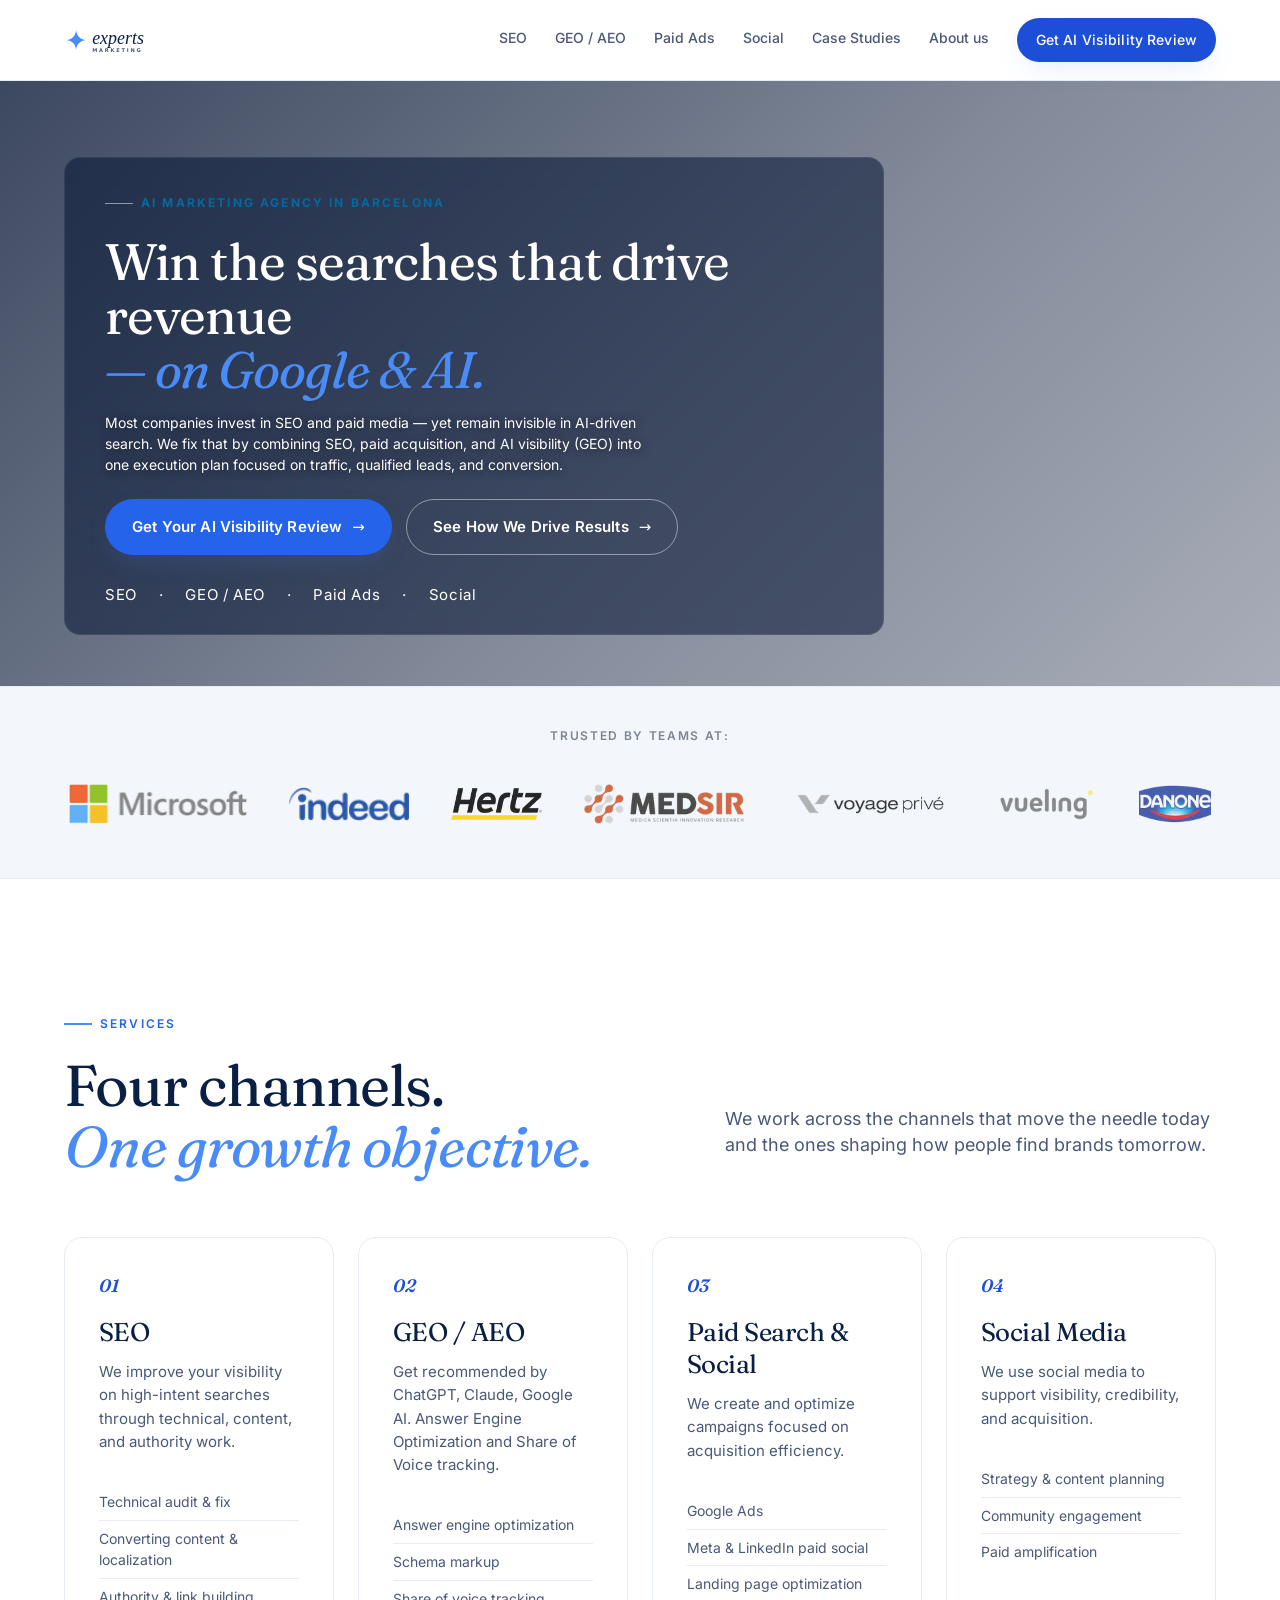
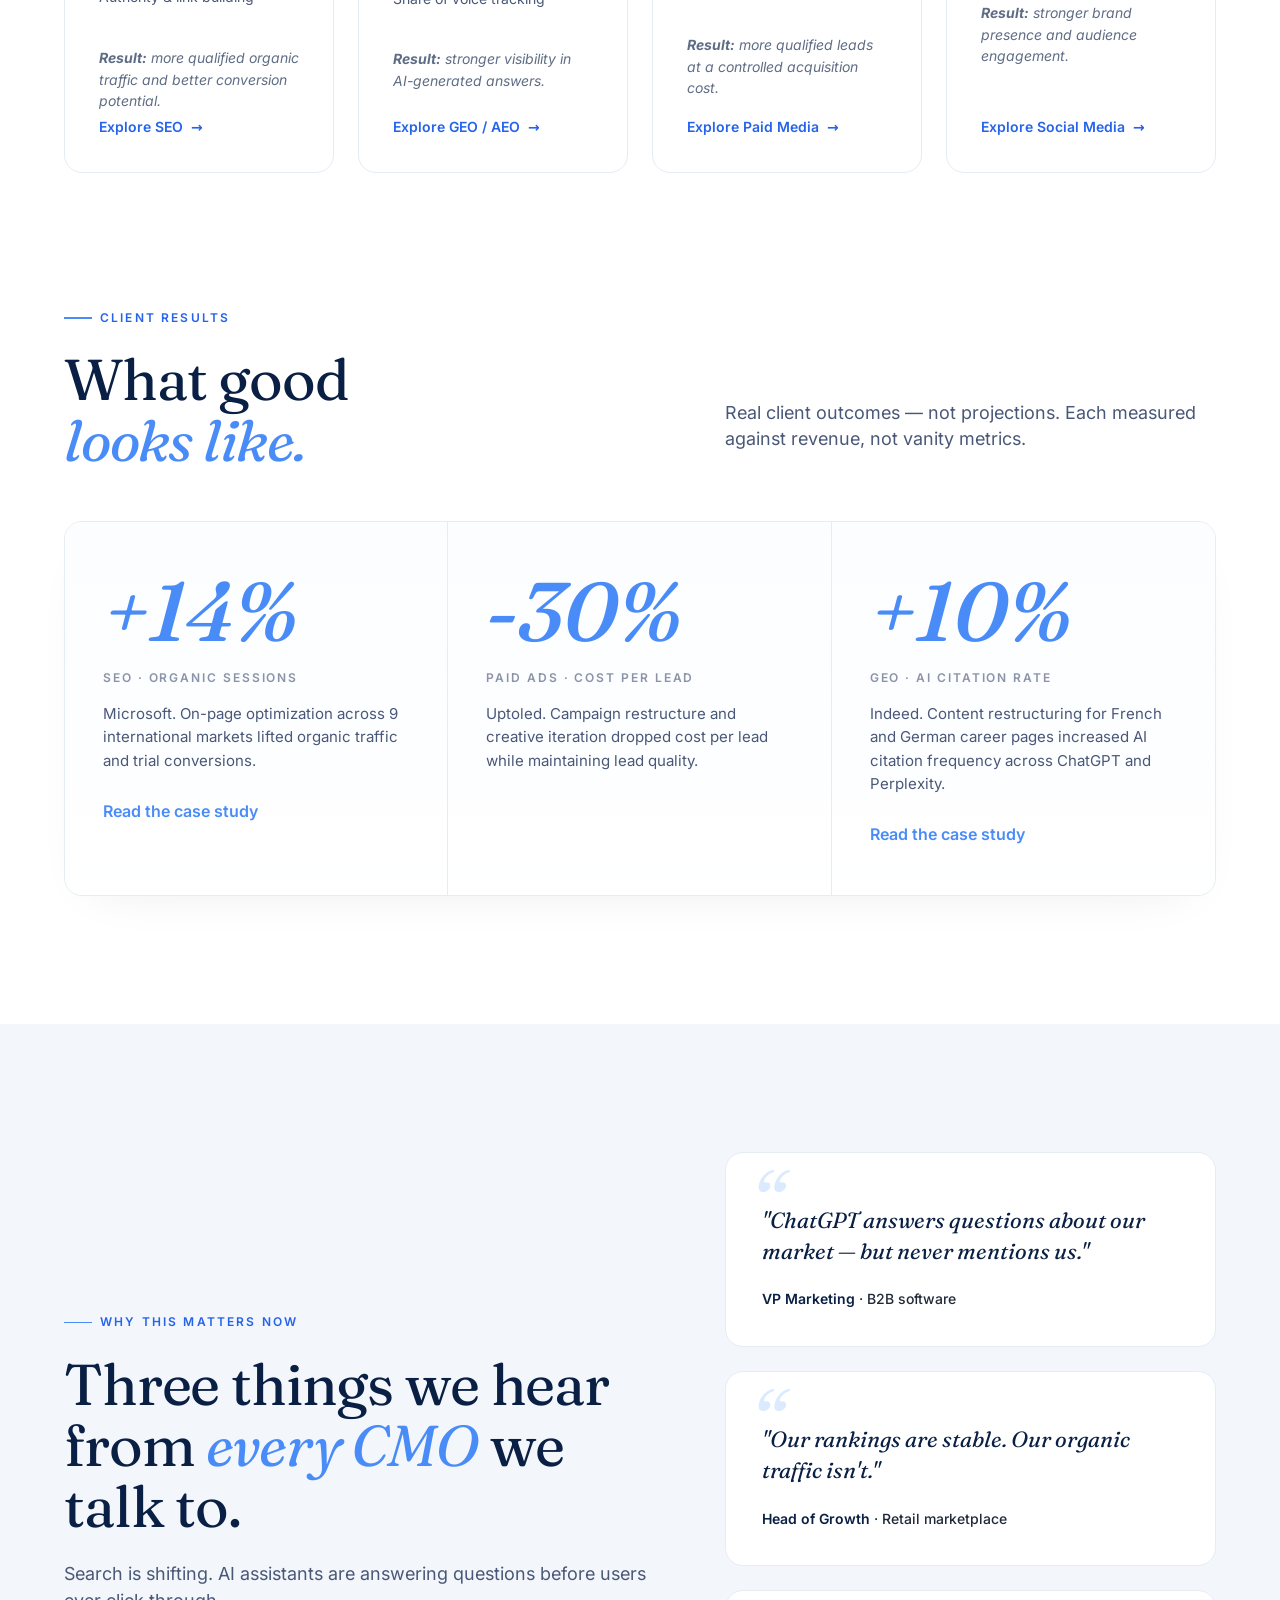
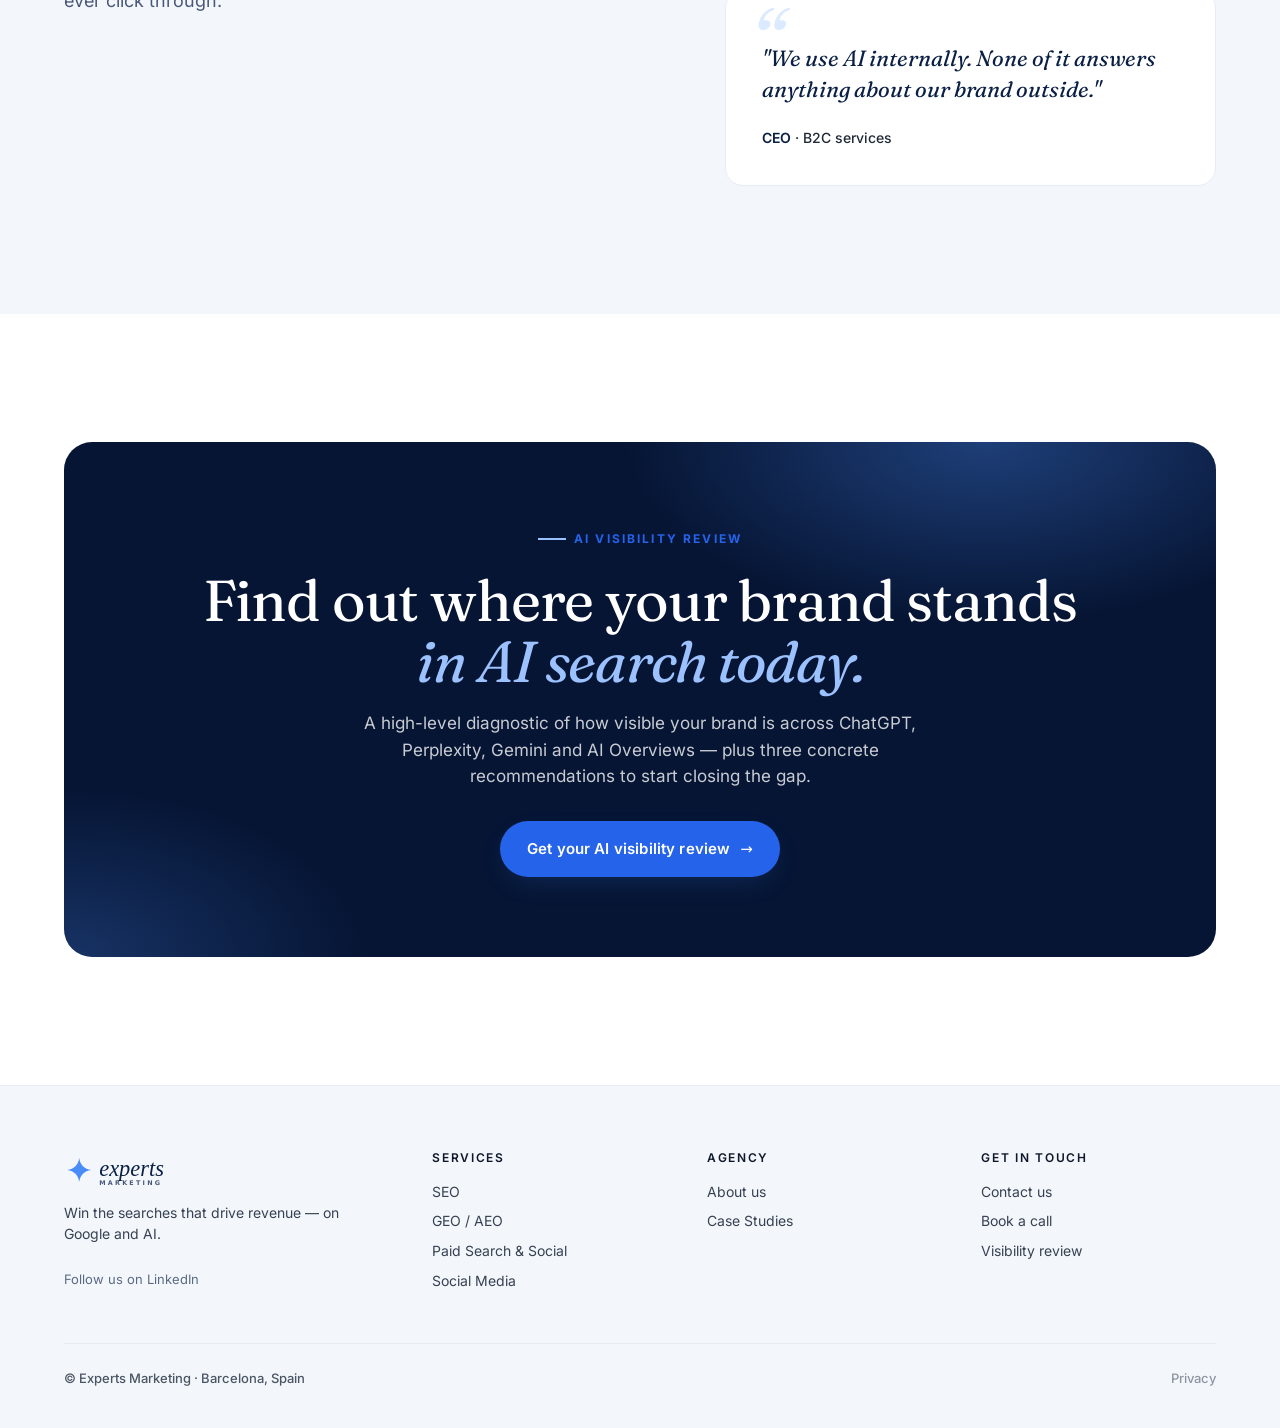
==== index.html @ b9e5cc97 "Revert: remove approval-workflow test marker from footer" ====
<!doctype html>
<html lang="en">
<head>
  <meta charset="utf-8" />
  <meta name="viewport" content="width=device-width, initial-scale=1" />
  <link rel="icon" type="image/svg+xml" href="assets/images/favicon.svg" />
  <title>Experts Marketing — Growth marketing for the AI era</title>
  <meta name="description" content="A Barcelona-based agency running SEO, paid media, social, and AI visibility for brands that want to win in search and what comes next." />

  <link rel="preload" href="assets/fonts/inter-v20-latin-regular.woff2" as="font" type="font/woff2" crossorigin>
<link rel="preload" href="assets/fonts/fraunces-v38-latin-regular.woff2" as="font" type="font/woff2" crossorigin>

  <style>
    :root{--bg:#fff;--bg-alt:#f3f7fc;--bg-soft:#eaf2ff;--surface:#fff;--ink:#0a1f44;--ink-soft:#374151;--ink-mute:#4b5563;--line:#e6ecf3;--line-strong:#cfdbeb;--accent:#4a8cf7;--accent-deep:#1d4ed8;--accent-soft:#dbeafe;--accent-glow:rgba(29,78,216,.18);--navy-card:#0a1f44;--navy-deep:#061534;--font-sans:"Inter",-apple-system,BlinkMacSystemFont,"Segoe UI",system-ui,sans-serif;--font-serif:"Fraunces","Cormorant Garamond",Georgia,serif;--max:1280px;--pad:clamp(20px,5vw,64px);--radius:18px;--radius-sm:10px;--radius-lg:28px}
    *{box-sizing:border-box}html,body{margin:0;padding:0}html{scroll-behavior:smooth}
    body{font-family:var(--font-sans);background:var(--bg);color:var(--ink);line-height:1.55;-webkit-font-smoothing:antialiased;text-rendering:optimizeLegibility}
    img{max-width:100%;display:block}a{color:inherit;text-decoration:none}button{font:inherit;cursor:pointer}
    .display,h1,h2,h3{font-family:var(--font-serif);font-weight:400;letter-spacing:-.02em;color:var(--ink);margin:0}
    h1{font-size:clamp(44px,7vw,88px);line-height:1.02}h2{font-size:clamp(32px,4.5vw,60px);line-height:1.06}h3{font-size:clamp(20px,2vw,28px);line-height:1.25}
    em,.italic{font-style:italic}h1 em,h2 em{color:var(--accent)}
    p{margin:0 0 1em;color:var(--ink-soft);font-size:17px}
    .lead{font-size:clamp(17px,1.4vw,21px);color:var(--ink-soft);max-width:60ch;line-height:1.5}
    .eyebrow{display:inline-flex;align-items:center;gap:8px;font-family:var(--font-sans);font-size:12px;font-weight:700;letter-spacing:.18em;text-transform:uppercase;color:var(--accent-deep);margin-bottom:22px}
    .eyebrow::before{content:"";display:inline-block;width:28px;height:1.5px;background:var(--accent)}
    .container{max-width:var(--max);margin:0 auto;padding:0 var(--pad)}
    .btn{display:inline-flex;align-items:center;gap:10px;padding:15px 26px;border-radius:999px;font-weight:600;font-size:15px;letter-spacing:.01em;border:1px solid transparent;transition:transform .15s ease,box-shadow .2s ease,background .2s ease,color .2s ease,border-color .2s ease}
    .btn-primary{background:var(--accent-deep);color:#fff;box-shadow:0 10px 28px -8px var(--accent-glow)}
    .btn-primary:hover{transform:translateY(-1px);box-shadow:0 14px 36px -10px rgba(29,78,216,.35)}
    .btn-ghost{background:transparent;color:var(--ink);border-color:var(--line-strong)}
    .btn-arrow::after{content:"\2192";font-weight:400;transition:transform .2s ease}
    .btn-arrow:hover::after{transform:translateX(3px)}
    .nav{position:sticky;top:0;z-index:50;backdrop-filter:blur(14px);background:rgba(255,255,255,.85);border-bottom:1px solid var(--line)}
    .nav-inner{display:flex;align-items:center;justify-content:space-between;max-width:var(--max);margin:0 auto;padding:18px var(--pad)}
    .nav-logo{display:flex;align-items:center;gap:10px}.nav-logo img{height:32px;width:auto;aspect-ratio:128/32;}
    .nav-links{display:flex;gap:28px;align-items:center}
    .nav-links a{font-size:14px;font-weight:500;color:var(--ink-soft);transition:color .15s ease}
    .nav-links a:hover,.nav-links a.active{color:var(--ink)}
    .nav-cta{padding:10px 18px;font-size:14px}
    .nav-burger{display:none;width:40px;height:40px;margin-left:12px;background:none;border:0;cursor:pointer;flex-direction:column;justify-content:center;align-items:center;gap:5px}
    .nav-burger span{display:block;width:22px;height:2px;border-radius:2px;background:var(--ink);transition:transform .3s ease,opacity .2s ease}
    .nav-burger.is-open span:nth-child(1){transform:translateY(7px) rotate(45deg)}
    .nav-burger.is-open span:nth-child(2){opacity:0}
    .nav-burger.is-open span:nth-child(3){transform:translateY(-7px) rotate(-45deg)}
    .nav-mobile{display:none;overflow:hidden;max-height:0;visibility:hidden;background:rgba(255,255,255,.97);border-top:1px solid transparent;transition:max-height .35s ease,visibility .35s}
    .nav-mobile.is-open{max-height:440px;visibility:visible;border-top-color:var(--line)}
    .nav-mobile a{display:block;padding:14px var(--pad);font-size:15px;font-weight:500;color:var(--ink);border-bottom:1px solid var(--line);transition:color .15s ease}
    .nav-mobile .nav-cta{display:inline-flex;margin:16px var(--pad) 20px;border-bottom:none;color:#fff}
    .hero{padding:clamp(90px,12vw,170px) 0 clamp(70px,9vw,120px);position:relative;overflow:hidden;min-height:600px}
    .hero-carousel{position:absolute;inset:0;z-index:0}
    .hero-carousel-track{position:absolute;inset:0;width:100%;height:100%}
    .hero-slide{position:absolute;inset:0;width:100%;height:100%;opacity:0;animation:heroFade 20s infinite;will-change:opacity;}
    .hero-slide:nth-child(1){animation-delay:0s}.hero-slide:nth-child(2){animation-delay:4s}.hero-slide:nth-child(3){animation-delay:8s}.hero-slide:nth-child(4){animation-delay:12s}.hero-slide:nth-child(5){animation-delay:16s}
    @keyframes heroFade{0%{opacity:0}5%{opacity:1}20%{opacity:1}25%{opacity:0}100%{opacity:0}}
    .hero-overlay{position:absolute;inset:0;background:linear-gradient(135deg,rgba(6,21,52,.78) 0%,rgba(6,21,52,.5) 55%,rgba(6,21,52,.35) 100%)}
    .hero>.container{position:relative;z-index:1}
    .hero .eyebrow{color:#e2e8f0;font-weight:700;}.hero .eyebrow::before{background:#fff}
    .hero h1{color:#fff}.hero h1 em{color:var(--accent)}
    .hero .lead{color:#fff;margin-top:30px;font-size:22px;text-shadow:0 1px 8px rgba(0,0,0,.55)}
    .hero .actions{margin-top:44px;display:flex;gap:14px;flex-wrap:wrap}
    .hero .btn-ghost{color:#fff;border-color:rgba(255,255,255,.45)}.hero .btn-ghost:hover{background:#fff;color:var(--ink);border-color:#fff}
    .hero-meta{display:flex;gap:22px;margin-top:64px;font-size:15px;color:#fff;letter-spacing:.04em;flex-wrap:wrap}
    .hero-meta a{color:inherit;text-decoration:none;opacity:.85;transition:opacity .2s}
    .hero-glass{background:rgba(6,21,52,.55);-webkit-backdrop-filter:blur(12px);backdrop-filter:blur(12px);border-radius:16px;border:1px solid rgba(255,255,255,.08);width:auto;padding:28px 40px}

    /* Fix Contrasti Accessibilità 100/100 */
    .logos-label { color: #1e293b !important; font-weight: 600; }
    .service-card .num { color: #1d4ed8 !important; font-weight: 700; }
    .testimonial cite { color: #1f2937 !important; }
    .footer h3 { color: #0f172a !important; font-weight: 700; }
    .footer p, .footer ul li a { color: #374151 !important; }
    .footer ul li a:hover { color: #000 !important; }
    .footer .legal span, .footer .legal a { color: #4b5563 !important; font-weight: 500; }

    @media(max-width:760px){.nav-links a:not(.nav-cta){display:none}.nav-burger{display:flex}.nav-mobile{display:block}.hero-glass{padding:32px 28px}.hero-meta{display:grid!important;grid-template-columns:1fr 1fr!important;gap:12px 8px!important;margin-top:32px!important}.hero-meta span{display:none!important}}
  </style>
  <link rel="preload" href="assets/styles.css" as="style" onload="this.onload=null;this.rel='stylesheet'">
  <noscript><link rel="stylesheet" href="assets/styles.css"></noscript>
</head>
<body>
  <header class="nav">
    <div class="nav-inner">
      <a class="nav-logo" href="index.html">
        <img src="assets/images/logo.svg" alt="Experts Marketing" width="128" height="32" fetchpriority="high" />
      </a>
      <nav class="nav-links">
        <a href="services/seo.html">SEO</a>
        <a href="services/geo-aeo.html">GEO / AEO</a>
        <a href="services/paid-search-social.html">Paid Ads</a>
        <a href="services/social-media.html">Social</a>
        <a href="results.html">Case Studies</a>
        <a href="about.html">About us</a>
        <a class="btn btn-primary nav-cta" href="contact.html">Get AI Visibility Review</a>
      </nav>
      <button class="nav-burger" type="button" aria-label="Open menu" aria-expanded="false" aria-controls="mobile-menu">
        <span></span><span></span><span></span>
      </button>
    </div>
    <nav class="nav-mobile" id="mobile-menu" aria-label="Mobile navigation"></nav>
  </header>
  <section class="hero">
    <div class="hero-carousel" aria-hidden="true">
      <div class="hero-carousel-track">

        <div class="hero-slide">
          <picture>
            <source media="(max-width: 768px)" srcset="assets/images/bcn-towers-mobile.webp">
            <img src="assets/images/bcn-towers.webp" width="390" height="250" fetchpriority="high" alt="Barcelona view" style="width: 100%; height: 100%; object-fit: cover;">
          </picture>
        </div>

        <div class="hero-slide">
          <img src="assets/images/bcn-encants.webp" loading="lazy" alt="Barcelona Encants" style="width: 100%; height: 100%; object-fit: cover;">
        </div>
        <div class="hero-slide">
          <img src="assets/images/bcn-skyscrapers.webp" loading="lazy" alt="Barcelona Skyscrapers" style="width: 100%; height: 100%; object-fit: cover;">
        </div>
        <div class="hero-slide">
          <img src="assets/images/bcn-museu-disseny.webp" loading="lazy" alt="Barcelona Museu Disseny" style="width: 100%; height: 100%; object-fit: cover;">
        </div>
        <div class="hero-slide">
          <img src="assets/images/bcn-mix.webp" loading="lazy" alt="Barcelona Mix" style="width: 100%; height: 100%; object-fit: cover;">
        </div>
      </div>
      <div class="hero-overlay"></div>
    </div>
    <div class="container">
      <div class="hero-glass">
        <span class="eyebrow">AI Marketing agency in Barcelona</span>
        <h1>Win the searches that drive revenue<br/><em>— on Google &amp; AI.</em></h1>
        <p class="lead">Most companies invest in SEO and paid media — yet remain invisible in AI-driven search. We fix that by combining SEO, paid acquisition, and AI visibility (GEO) into one execution plan focused on traffic, qualified leads, and conversion.</p>
        <div class="actions">
          <a class="btn btn-primary btn-arrow" href="contact.html">Get Your AI Visibility Review</a>
          <a class="btn btn-ghost btn-arrow" href="results.html">See How We Drive Results</a>
        </div>
        <div class="hero-meta">
          <a href="services/seo.html">SEO</a>
          <span>·</span>
          <a href="services/geo-aeo.html">GEO / AEO</a>
          <span>·</span>
          <a href="services/paid-search-social.html">Paid Ads</a>
          <span>·</span>
          <a href="services/social-media.html">Social</a>
        </div>
      </div>
    </div>
  </section>
  <div class="logos">
    <div class="container">
      <p class="logos-label">Trusted by teams at:</p>
      <div class="logos-grid">
        <img class="logo-mark" src="assets/images/Microsoft_logo_norm.webp" alt="Microsoft" width="313" height="70" loading="lazy" />
        <img class="logo-mark" src="assets/images/Indeed_logo_norm.webp" alt="Indeed" width="106" height="60" loading="lazy" style="height:68px;" />
        <img class="logo-mark" src="assets/images/Hertz_Logo_norm.webp" alt="Hertz" width="163" height="60" loading="lazy" style="height:34px;" />
        <img class="logo-mark" src="assets/images/Medsir_logo_norm.webp" alt="Medsir" width="136" height="34" loading="lazy" />
        <img class="logo-mark" src="assets/images/VoyagePrive_logo_norm.webp" alt="Voyage Prive" width="254" height="60" loading="lazy" />
        <img class="logo-mark" src="assets/images/Vueling_logo_norm.webp" alt="Vueling" width="152" height="60" loading="lazy" />
        <img class="logo-mark" src="assets/images/Danone_logo_norm.webp" alt="Danone" width="109" height="60" loading="lazy" />
      </div>
    </div>
  </div>
  <section id="services">
    <div class="container">
      <div class="two-col" style="margin-bottom:60px;align-items:end;">
        <div>
          <span class="eyebrow" style="color:var(--accent-deep);">SERVICES</span>
          <h2>Four channels.<br/><em>One growth objective.</em></h2>
        </div>
        <p class="lead">We work across the channels that move the needle today and the ones shaping how people find brands tomorrow.</p>
      </div>
      <div class="grid grid-4">
        <a class="card service-card" href="services/seo.html">
          <span class="num">01</span>
          <h3>SEO</h3>
          <p>We improve your visibility on high-intent searches through technical, content, and authority work.</p>
          <ul><li>Technical audit &amp; fix</li><li>Converting content &amp; localization</li><li>Authority &amp; link building</li></ul>
          <span class="result"><strong>Result:</strong> more qualified organic traffic and better conversion potential.</span>
          <span class="cta">Explore SEO</span>
        </a>
        <a class="card service-card" href="services/geo-aeo.html">
          <span class="num">02</span>
          <h3>GEO / AEO</h3>
          <p>Get recommended by ChatGPT, Claude, Google AI. Answer Engine Optimization and Share of Voice tracking.</p>
          <ul><li>Answer engine optimization</li><li>Schema markup</li><li>Share of voice tracking</li></ul>
          <span class="result"><strong>Result:</strong> stronger visibility in AI-generated answers.</span>
          <span class="cta">Explore GEO / AEO</span>
        </a>
        <a class="card service-card" href="services/paid-search-social.html">
          <span class="num">03</span>
          <h3>Paid Search &amp; Social</h3>
          <p>We create and optimize campaigns focused on acquisition efficiency.</p>
          <ul><li>Google Ads</li><li>Meta &amp; LinkedIn paid social</li><li>Landing page optimization</li></ul>
          <span class="result"><strong>Result:</strong> more qualified leads at a controlled acquisition cost.</span>
          <span class="cta">Explore Paid Media</span>
        </a>
        <a class="card service-card" href="services/social-media.html">
          <span class="num">04</span>
          <h3>Social Media</h3>
          <p>We use social media to support visibility, credibility, and acquisition.</p>
          <ul><li>Strategy &amp; content planning</li><li>Community engagement</li><li>Paid amplification</li></ul>
          <span class="result"><strong>Result:</strong> stronger brand presence and audience engagement.</span>
          <span class="cta">Explore Social Media</span>
        </a>
      </div>
    </div>
  </section>
  <section style="padding-top:0;">
    <div class="container">
      <div class="two-col" style="margin-bottom:50px;align-items:end;">
        <div>
          <span class="eyebrow" style="color:var(--accent-deep);">Client results</span>
          <h2>What good<br/><em>looks like.</em></h2>
        </div>
        <p class="lead">Real client outcomes — not projections. Each measured against revenue, not vanity metrics.</p>
      </div>
      <div class="kpi-grid">
        <div class="kpi">
          <div class="num">+14%</div>
          <div class="label">SEO · Organic sessions</div>
          <p class="desc">Microsoft. On-page optimization across 9 international markets lifted organic traffic and trial conversions.</p>
          <a href="results.html#case-microsoft" class="kpi-link">Read the case study</a>
        </div>
        <div class="kpi">
          <div class="num">-30%</div>
          <div class="label">Paid Ads · Cost Per Lead</div>
          <p class="desc">Uptoled. Campaign restructure and creative iteration dropped cost per lead while maintaining lead quality.</p>
        </div>
        <div class="kpi">
          <div class="num">+10%</div>
          <div class="label">GEO · AI citation rate</div>
          <p class="desc">Indeed. Content restructuring for French and German career pages increased AI citation frequency across ChatGPT and Perplexity.</p>
          <a href="results.html#case-indeed" class="kpi-link">Read the case study</a>
        </div>
      </div>
    </div>
  </section>
  <section style="background:var(--bg-alt);">
    <div class="container">
      <div class="two-col">
        <div>
          <span class="eyebrow" style="color:var(--accent-deep);">Why this matters now</span>
          <h2>Three things we hear<br/>from <em>every CMO</em> we talk to.</h2>
          <p class="lead" style="margin-top:24px;">Search is shifting. AI assistants are answering questions before users ever click through.</p>
        </div>
        <div class="grid">
          <div class="testimonial">
            <blockquote>"ChatGPT answers questions about our market — but never mentions us."</blockquote>
            <cite><strong>VP Marketing</strong> · B2B software</cite>
          </div>
          <div class="testimonial">
            <blockquote>"Our rankings are stable. Our organic traffic isn't."</blockquote>
            <cite><strong>Head of Growth</strong> · Retail marketplace</cite>
          </div>
          <div class="testimonial">
            <blockquote>"We use AI internally. None of it answers anything about our brand outside."</blockquote>
            <cite><strong>CEO</strong> · B2C services</cite>
          </div>
        </div>
      </div>
    </div>
  </section>
  <section>
    <div class="container">
      <div class="banner">
        <span class="eyebrow" style="color:var(--accent-deep); font-weight:750;">AI VISIBILITY REVIEW</span>
        <h2>Find out where your brand stands<br/><em>in AI search today.</em></h2>
        <p>A high-level diagnostic of how visible your brand is across ChatGPT, Perplexity, Gemini and AI Overviews — plus three concrete recommendations to start closing the gap.</p>
        <a class="btn btn-primary btn-arrow" href="contact.html">Get your AI visibility review</a>
      </div>
    </div>
  </section>
  <footer class="footer">
    <div class="container">
      <div class="footer-inner">
        <div class="brand">
          <img src="assets/images/logo.svg" alt="Experts Marketing" width="160" height="40" style="height:40px; aspect-ratio: 160/40;" loading="lazy" />
          <p>Win the searches that drive revenue — on Google and AI.</p>
          <a href="https://www.linkedin.com/company/experts-marketing" target="_blank" rel="noopener" class="footer-linkedin">Follow us on LinkedIn</a>
        </div>
        <div>
          <h3>Services</h3>
          <ul>
            <li><a href="services/seo.html">SEO</a></li>
            <li><a href="services/geo-aeo.html">GEO / AEO</a></li>
            <li><a href="services/paid-search-social.html">Paid Search &amp; Social</a></li>
            <li><a href="services/social-media.html">Social Media</a></li>
          </ul>
        </div>
        <div>
          <h3>Agency</h3>
          <ul>
            <li><a href="about.html">About us</a></li>
            <li><a href="results.html">Case Studies</a></li>
          </ul>
        </div>
        <div>
          <h3>Get in touch</h3>
          <ul>
            <li><a href="contact.html">Contact us</a></li>
            <li><a href="contact.html">Book a call</a></li>
            <li><a href="contact.html">Visibility review</a></li>
          </ul>
        </div>
      </div>
      <div class="legal">
        <span>© Experts Marketing · Barcelona, Spain</span>
        <span><a href="privacy.html">Privacy</a></span>
      </div>
    </div>
  </footer>

  <script>
  (function(){
    var nav=document.querySelector('.nav');
    var burger=document.querySelector('.nav-burger');
    var menu=document.getElementById('mobile-menu');
    if(!nav||!burger||!menu)return;
    document.querySelectorAll('.nav-links a').forEach(function(l){menu.appendChild(l.cloneNode(true));});
    function setOpen(o){burger.classList.toggle('is-open',o);menu.classList.toggle('is-open',o);burger.setAttribute('aria-expanded',o?'true':'false');}
    function isOpen(){return menu.classList.contains('is-open');}
    burger.addEventListener('click',function(e){e.stopPropagation();setOpen(!isOpen());});
    document.addEventListener('click',function(e){if(isOpen()&&!nav.contains(e.target))setOpen(false);});
    document.addEventListener('keydown',function(e){if(e.key==='Escape'&&isOpen()){setOpen(false);burger.focus();}});
    window.addEventListener('resize',function(){if(window.innerWidth>760&&isOpen())setOpen(false);});
  })();
  </script>
</body>
</html>
---- assets/styles.css ----
/* ============================================================
   Experts Marketing — design system
   White + light blue theme (AI Media Group inspired)
   ============================================================ */
/* fraunces-regular - latin */
@font-face {
  font-display: swap; /* Check https://developer.mozilla.org/en-US/docs/Web/CSS/@font-face/font-display for other options. */
  font-family: 'Fraunces';
  font-style: normal;
  font-weight: 400;
  src: url('fonts/fraunces-v38-latin-regular.woff2') format('woff2'); /* Chrome 36+, Opera 23+, Firefox 39+, Safari 12+, iOS 10+ */
}
/* fraunces-italic - latin */
@font-face {
  font-display: swap; /* Check https://developer.mozilla.org/en-US/docs/Web/CSS/@font-face/font-display for other options. */
  font-family: 'Fraunces';
  font-style: italic;
  font-weight: 400;
  src: url('fonts/fraunces-v38-latin-italic.woff2') format('woff2'); /* Chrome 36+, Opera 23+, Firefox 39+, Safari 12+, iOS 10+ */
}
/* fraunces-500 - latin */
@font-face {
  font-display: swap; /* Check https://developer.mozilla.org/en-US/docs/Web/CSS/@font-face/font-display for other options. */
  font-family: 'Fraunces';
  font-style: normal;
  font-weight: 500;
  src: url('fonts/fraunces-v38-latin-500.woff2') format('woff2'); /* Chrome 36+, Opera 23+, Firefox 39+, Safari 12+, iOS 10+ */
}
/* fraunces-500italic - latin */
@font-face {
  font-display: swap; /* Check https://developer.mozilla.org/en-US/docs/Web/CSS/@font-face/font-display for other options. */
  font-family: 'Fraunces';
  font-style: italic;
  font-weight: 500;
  src: url('fonts/fraunces-v38-latin-500italic.woff2') format('woff2'); /* Chrome 36+, Opera 23+, Firefox 39+, Safari 12+, iOS 10+ */
}
/* fraunces-600 - latin */
@font-face {
  font-display: swap; /* Check https://developer.mozilla.org/en-US/docs/Web/CSS/@font-face/font-display for other options. */
  font-family: 'Fraunces';
  font-style: normal;
  font-weight: 600;
  src: url('fonts/fraunces-v38-latin-600.woff2') format('woff2'); /* Chrome 36+, Opera 23+, Firefox 39+, Safari 12+, iOS 10+ */
}
/* fraunces-600italic - latin */
@font-face {
  font-display: swap; /* Check https://developer.mozilla.org/en-US/docs/Web/CSS/@font-face/font-display for other options. */
  font-family: 'Fraunces';
  font-style: italic;
  font-weight: 600;
  src: url('fonts/fraunces-v38-latin-600italic.woff2') format('woff2'); /* Chrome 36+, Opera 23+, Firefox 39+, Safari 12+, iOS 10+ */
}
/* inter-regular - latin */
@font-face {
  font-display: swap; /* Check https://developer.mozilla.org/en-US/docs/Web/CSS/@font-face/font-display for other options. */
  font-family: 'Inter';
  font-style: normal;
  font-weight: 400;
  src: url('fonts/inter-v20-latin-regular.woff2') format('woff2'); /* Chrome 36+, Opera 23+, Firefox 39+, Safari 12+, iOS 10+ */
}
/* inter-italic - latin */
@font-face {
  font-display: swap; /* Check https://developer.mozilla.org/en-US/docs/Web/CSS/@font-face/font-display for other options. */
  font-family: 'Inter';
  font-style: italic;
  font-weight: 400;
  src: url('fonts/inter-v20-latin-italic.woff2') format('woff2'); /* Chrome 36+, Opera 23+, Firefox 39+, Safari 12+, iOS 10+ */
}
/* inter-500 - latin */
@font-face {
  font-display: swap; /* Check https://developer.mozilla.org/en-US/docs/Web/CSS/@font-face/font-display for other options. */
  font-family: 'Inter';
  font-style: normal;
  font-weight: 500;
  src: url('fonts/inter-v20-latin-500.woff2') format('woff2'); /* Chrome 36+, Opera 23+, Firefox 39+, Safari 12+, iOS 10+ */
}
/* inter-500italic - latin */
@font-face {
  font-display: swap; /* Check https://developer.mozilla.org/en-US/docs/Web/CSS/@font-face/font-display for other options. */
  font-family: 'Inter';
  font-style: italic;
  font-weight: 500;
  src: url('fonts/inter-v20-latin-500italic.woff2') format('woff2'); /* Chrome 36+, Opera 23+, Firefox 39+, Safari 12+, iOS 10+ */
}
/* inter-600 - latin */
@font-face {
  font-display: swap; /* Check https://developer.mozilla.org/en-US/docs/Web/CSS/@font-face/font-display for other options. */
  font-family: 'Inter';
  font-style: normal;
  font-weight: 600;
  src: url('fonts/inter-v20-latin-600.woff2') format('woff2'); /* Chrome 36+, Opera 23+, Firefox 39+, Safari 12+, iOS 10+ */
}
/* inter-600italic - latin */
@font-face {
  font-display: swap; /* Check https://developer.mozilla.org/en-US/docs/Web/CSS/@font-face/font-display for other options. */
  font-family: 'Inter';
  font-style: italic;
  font-weight: 600;
  src: url('fonts/inter-v20-latin-600italic.woff2') format('woff2'); /* Chrome 36+, Opera 23+, Firefox 39+, Safari 12+, iOS 10+ */
}
/* inter-700 - latin */
@font-face {
  font-display: swap; /* Check https://developer.mozilla.org/en-US/docs/Web/CSS/@font-face/font-display for other options. */
  font-family: 'Inter';
  font-style: normal;
  font-weight: 700;
  src: url('fonts/inter-v20-latin-700.woff2') format('woff2'); /* Chrome 36+, Opera 23+, Firefox 39+, Safari 12+, iOS 10+ */
}
/* inter-700italic - latin */
@font-face {
  font-display: swap; /* Check https://developer.mozilla.org/en-US/docs/Web/CSS/@font-face/font-display for other options. */
  font-family: 'Inter';
  font-style: italic;
  font-weight: 700;
  src: url('fonts/inter-v20-latin-700italic.woff2') format('woff2'); /* Chrome 36+, Opera 23+, Firefox 39+, Safari 12+, iOS 10+ */
}
:root {
  /* Color */
  --bg:           #ffffff;
  --bg-alt:       #f3f7fc;
  --bg-soft:      #eaf2ff;
  --surface:      #ffffff;
  --ink:          #0a1f44;
  --ink-soft:     #4a5878;
  --ink-mute:     #8a93a8;
  --line:         #e6ecf3;
  --line-strong:  #cfdbeb;
  --accent:       #4a8cf7;
  --accent-deep:  #2563eb;
  --accent-soft:  #dbeafe;
  --accent-glow:  rgba(74, 140, 247, 0.18);
  --navy-card:    #0a1f44;
  --navy-deep:    #061534;

  /* Type */
  --font-sans: "Inter", -apple-system, BlinkMacSystemFont, "Segoe UI", system-ui, sans-serif;
  --font-serif: "Fraunces", "Cormorant Garamond", Georgia, serif;

  /* Layout */
  --max:        1280px;
  --pad:        clamp(20px, 5vw, 64px);
  --radius:     18px;
  --radius-sm:  10px;
  --radius-lg:  28px;
}

* { box-sizing: border-box; }
html, body { margin: 0; padding: 0; }
html { scroll-behavior: smooth; }
body {
  font-family: var(--font-sans);
  background: var(--bg);
  color: var(--ink);
  line-height: 1.55;
  -webkit-font-smoothing: antialiased;
  text-rendering: optimizeLegibility;
}
img { max-width: 100%; display: block; }
a { color: inherit; text-decoration: none; }
button { font: inherit; cursor: pointer; }

/* ---------- Type ---------- */
.display, h1, h2, h3 {
  font-family: var(--font-serif);
  font-weight: 400;
  letter-spacing: -0.02em;
  color: var(--ink);
  margin: 0;
}
h1 { font-size: clamp(44px, 7vw, 88px); line-height: 1.02; }
h2 { font-size: clamp(32px, 4.5vw, 60px); line-height: 1.06; }
h3 { font-size: clamp(20px, 2vw, 28px); line-height: 1.25; }
em, .italic { font-style: italic; }
h1 em, h2 em { color: var(--accent); }

p  { margin: 0 0 1em; color: var(--ink-soft); font-size: 17px; }
.lead { font-size: clamp(17px, 1.4vw, 21px); color: var(#ffffff); max-width: 60ch; line-height: 1.5; }

.eyebrow {
  display: inline-flex;
  align-items: center;
  gap: 8px;
  font-family: var(--font-sans);
  font-size: 12px;
  font-weight: 600;
  letter-spacing: 0.18em;
  text-transform: uppercase;
  color: var(--accent-deep);
  margin-bottom: 22px;
}
.eyebrow::before {
  content: "";
  display: inline-block;
  width: 28px;
  height: 1.5px;
  background: var(--accent);
}

/* ---------- Layout ---------- */
.container { max-width: var(--max); margin: 0 auto; padding: 0 var(--pad); }
section { padding: clamp(80px, 10vw, 140px) 0; }
.section-tight { padding: clamp(50px, 6vw, 90px) 0; }

.grid { display: grid; gap: 24px; }
.grid-2 { grid-template-columns: repeat(2, 1fr); }
.grid-3 { grid-template-columns: repeat(3, 1fr); }
.grid-4 { grid-template-columns: repeat(4, 1fr); }
@media (max-width: 900px) {
  .grid-2, .grid-3, .grid-4 { grid-template-columns: 1fr; }
}

/* ---------- Buttons ---------- */
.btn {
  display: inline-flex;
  align-items: center;
  gap: 10px;
  padding: 15px 26px;
  border-radius: 999px;
  font-weight: 600;
  font-size: 15px;
  letter-spacing: 0.01em;
  border: 1px solid transparent;
  transition: transform .15s ease, box-shadow .2s ease, background .2s ease, color .2s ease, border-color .2s ease;
}
.btn-primary {
  background: var(--accent-deep); /* #2563eb — contrast 5.1:1 on white, WCAG AA ✓ */
  color: #fff;
  box-shadow: 0 10px 28px -8px var(--accent-glow);
}
.btn-primary:hover {
  background: var(--accent-deep);
  transform: translateY(-1px);
  box-shadow: 0 14px 36px -10px rgba(37, 99, 235, .35);
}
.btn-ghost {
  background: transparent;
  color: var(--ink);
  border-color: var(--line-strong);
}
.btn-ghost:hover {
  border-color: var(--ink);
  background: var(--ink);
  color: #fff;
}
.btn-arrow::after {
  content: "→";
  font-weight: 400;
  transition: transform .2s ease;
}
.btn-arrow:hover::after { transform: translateX(3px); }

/* ---------- Nav ---------- */
.nav {
  position: sticky; top: 0; z-index: 50;
  backdrop-filter: blur(14px);
  background: rgba(255, 255, 255, 0.85);
  border-bottom: 1px solid var(--line);
}
.nav-inner {
  display: flex; align-items: center; justify-content: space-between;
  max-width: var(--max); margin: 0 auto; padding: 18px var(--pad);
}
.nav-logo { display: flex; align-items: center; gap: 10px; }
.nav-logo img { height: 32px; width: auto; }
.nav-links { display: flex; gap: 28px; align-items: center; }
.nav-links a {
  font-size: 14px; font-weight: 500; color: var(--ink-soft);
  transition: color .15s ease;
}
.nav-links a:hover, .nav-links a.active { color: var(--ink); }
.nav-cta { padding: 10px 18px; font-size: 14px; }
@media (max-width: 760px) {
  .nav-links a:not(.nav-cta) { display: none; }
}

/* ---------- Hero ---------- */
.hero {
  padding: clamp(90px, 12vw, 170px) 0 clamp(70px, 9vw, 120px);
  position: relative;
  overflow: hidden;
  min-height: 600px;
}

/* Carosello: stack di slide in assoluto dietro il testo */
.hero-carousel {
  position: absolute;
  inset: 0;
  z-index: 0;
}

.hero-carousel-track {
  position: absolute;
  inset: 0;
  width: 100%;
  height: 100%;
}

.hero-slide {
  position: absolute;
  inset: 0;
  width: 100%;
  height: 100%;
  background-size: cover;
  background-position: center;
  opacity: 0;
  animation: heroFade 20s infinite;
  will-change: opacity;
}

.hero-slide:nth-child(1) { animation-delay: 0s; }
.hero-slide:nth-child(2) { animation-delay: 4s; }
.hero-slide:nth-child(3) { animation-delay: 8s; }
.hero-slide:nth-child(4) { animation-delay: 12s; }
.hero-slide:nth-child(5) { animation-delay: 16s; }

@keyframes heroFade {
  0%   { opacity: 0; }
  5%   { opacity: 1; }
  20%  { opacity: 1; }
  25%  { opacity: 0; }
  100% { opacity: 0; }
}

/* Overlay scuro per leggibilità */
.hero-overlay {
  position: absolute;
  inset: 0;
  background: linear-gradient(
    135deg,
    rgba(6, 21, 52, 0.78) 0%,
    rgba(6, 21, 52, 0.50) 55%,
    rgba(6, 21, 52, 0.35) 100%
  );
}

/* Testo sopra il carosello */
.hero > .container {
  position: relative;
  z-index: 1;
}

/* Colori testo su sfondo scuro */
.hero .eyebrow {
  color: rgba(255, 255, 255, 0.70);
}
.hero .eyebrow::before {
  background: rgba(255, 255, 255, 0.50);
}
.hero h1 {
  color: #fff;
}
.hero h1 em {
  color: var(--accent);
}
.hero .lead {
  color: rgb(255, 255, 255);
  margin-top: 30px;
  font-size: 22px;
  text-shadow: 0 1px 8px rgba(0, 0, 0, 0.55);
}
.hero .actions {
  margin-top: 44px;
  display: flex;
  gap: 14px;
  flex-wrap: wrap;
}

/* btn-ghost adattato per sfondo scuro */
.hero .btn-ghost {
  color: #fff;
  border-color: rgba(255, 255, 255, 0.45);
}
.hero .btn-ghost:hover {
  background: #fff;
  color: var(--ink);
  border-color: #fff;
}

.hero-meta {
  display: flex;
  gap: 22px;
  margin-top: 64px;
  font-size: 15px;
  color: #ffffff;
  letter-spacing: .04em;
  flex-wrap: wrap;
}
.hero-meta a {
  color: inherit;
  text-decoration: none;
  opacity: 2;
  transition: opacity .2s;
}
.hero-meta a:hover { opacity: 1; }

/* ---------- Cards ---------- */
.card {
  background: var(--surface);
  border: 1px solid var(--line);
  border-radius: var(--radius);
  padding: 34px;
  transition: border-color .2s ease, transform .2s ease, box-shadow .2s ease;
}
.card:hover {
  border-color: var(--accent);
  box-shadow: 0 22px 50px -28px var(--accent-glow);
  transform: translateY(-2px);
}
.card h3 { margin-bottom: 12px; }
.card p { font-size: 15px; }

.service-card {
  display: flex; flex-direction: column;
  min-height: 280px;
  position: relative;
}
.service-card .num {
  font-family: var(--font-serif);
  font-style: italic;
  color: var(--accent);
  font-size: 18px;
  margin-bottom: 16px;
}
.service-card ul {
  list-style: none; padding: 0; margin: 16px 0 24px;
  font-size: 14px; color: var(--ink-soft);
}
.service-card ul li {
  padding: 7px 0;
  border-top: 1px solid var(--line);
}
.service-card ul li:first-child { border-top: 0; }
.service-card .cta {
  margin-top: auto;
  font-weight: 600;
  font-size: 14px;
  color: var(--accent-deep);
  display: inline-flex; align-items: center; gap: 8px;
}
.service-card .cta::after {
  content: "→"; transition: transform .2s ease;
}
.service-card:hover .cta::after { transform: translateX(4px); }

/* ---------- KPI ---------- */
.kpi-grid {
  display: grid; grid-template-columns: repeat(3, 1fr);
  gap: 0;
  background: var(--surface);
  border: 1px solid var(--line);
  border-radius: var(--radius);
  overflow: hidden;
  box-shadow: 0 18px 50px -32px rgba(10, 31, 68, .12);
}
.kpi-grid.cols-3 { grid-template-columns: repeat(3, 1fr); }
@media (max-width: 700px) {
  .kpi-grid, .kpi-grid.cols-3 { grid-template-columns: 1fr; }
}
.kpi {
  padding: 48px 38px;
  border-right: 1px solid var(--line);
  background: linear-gradient(180deg, #fbfdff 0%, #ffffff 100%);
}
.kpi:last-child { border-right: 0; }
@media (max-width: 700px) {
  .kpi { border-right: 0; border-bottom: 1px solid var(--line); }
  .kpi:last-child { border-bottom: 0; }
}
.kpi .num {
  font-family: var(--font-serif);
  font-size: clamp(52px, 6.5vw, 84px);
  color: var(--accent);
  line-height: 1;
  font-style: italic;
  font-weight: 500;
}
.kpi .label {
  margin-top: 16px;
  font-size: 12px; letter-spacing: .16em; text-transform: uppercase;
  color: var(--ink-mute); font-weight: 600;
}
.kpi .desc { margin-top: 14px; font-size: 15px; color: var(--ink-soft); }

/* ---------- Logos strip ---------- */
.logos {
  border-top: 1px solid var(--line);
  border-bottom: 1px solid var(--line);
  padding: 40px 0;
  background: var(--bg-alt);
}
.logos-grid {
  display: flex;
  flex-wrap: nowrap;
  align-items: center;
  justify-content: center;
  gap: 32px 32px;
}
@media (max-width: 900px) {
  .logos-grid { flex-wrap: wrap; }
}
.logo-mark {
  font-family: var(--font-sans);
  font-weight: 700;
  letter-spacing: .04em;
  font-size: 18px;
  color: var(--ink-soft);
  text-align: center;
  padding: 6px 0;
  opacity: .7;
  transition: opacity .2s ease, color .2s ease;
}
.logo-mark:hover { opacity: 1; color: var(--ink); }
@media (max-width: 560px) { .logos-grid { gap: 20px 28px; } }

/* ---------- Image blocks ---------- */
.img-block {
  border-radius: var(--radius);
  overflow: hidden;
  background: var(--bg-alt);
  position: relative;
}
.img-block img {
  width: 100%; height: 100%;
  object-fit: cover;
  display: block;
}
.img-tall { aspect-ratio: 4 / 5; }
.img-wide { aspect-ratio: 16 / 9; }
.img-square { aspect-ratio: 1 / 1; }

/* ---------- Two-column with image ---------- */
.two-col {
  display: grid;
  grid-template-columns: 1.1fr 0.9fr;
  gap: 60px;
  align-items: center;
}
@media (max-width: 900px) { .two-col { grid-template-columns: 1fr; gap: 40px; } }

/* ---------- Testimonial ---------- */
.testimonial {
  background: var(--surface);
  border: 1px solid var(--line);
  border-radius: var(--radius);
  padding: 36px;
  position: relative;
}
.testimonial::before {
  content: "\201C";
  position: absolute;
  top: 8px;
  left: 24px;
  font-family: var(--font-serif);
  font-size: 80px;
  line-height: 1;
  color: var(--accent-soft);
  font-style: italic;
}
.testimonial blockquote {
  position: relative;
  font-family: var(--font-serif);
  font-size: 22px;
  line-height: 1.4;
  color: var(--ink);
  margin: 16px 0 22px;
  font-style: italic;
}
.testimonial cite {
  display: block;
  font-style: normal;
  font-size: 14px;
  color: var(--ink-mute);
  font-weight: 500;
}
.testimonial cite strong { color: var(--ink); font-weight: 600; }

/* ---------- CTA banner ---------- */
.banner {
  background: var(--navy-deep);
  color: #fff;
  border-radius: var(--radius-lg);
  padding: clamp(48px, 7vw, 80px);
  text-align: center;
  position: relative;
  overflow: hidden;
}
.banner::before {
  content: "";
  position: absolute;
  inset: 0;
  background:
    radial-gradient(600px 300px at 80% 0%, rgba(74, 140, 247, .35) 0%, transparent 60%),
    radial-gradient(500px 280px at 0% 100%, rgba(74, 140, 247, .25) 0%, transparent 60%);
  pointer-events: none;
}
.banner > * { position: relative; }
.banner h2 { color: #fff; }
.banner h2 em { color: #9cc1ff; }
.banner .eyebrow { color: #9cc1ff; }
.banner .eyebrow::before { background: #9cc1ff; }
.banner p { color: rgba(255,255,255,.78); margin: 18px auto 32px; max-width: 56ch; }

/* ---------- FAQ ---------- */
.faq details {
  border-top: 1px solid var(--line);
  padding: 26px 0;
}
.faq details:last-child { border-bottom: 1px solid var(--line); }
.faq summary {
  cursor: pointer;
  font-family: var(--font-serif);
  font-size: 22px;
  list-style: none;
  display: flex; justify-content: space-between; align-items: center;
  color: var(--ink);
  gap: 24px;
}
.faq summary::-webkit-details-marker { display: none; }
.faq summary::after {
  content: "+";
  font-family: var(--font-sans);
  font-size: 24px;
  color: var(--accent);
  transition: transform .2s ease;
  flex-shrink: 0;
}
.faq details[open] summary::after { transform: rotate(45deg); }
.faq details p {
  margin-top: 16px;
  font-size: 16px;
  max-width: 70ch;
}

/* ---------- Form ---------- */
.form { display: flex; flex-direction: column; gap: 20px; }
.form .row { display: grid; grid-template-columns: 1fr 1fr; gap: 16px; }
@media (max-width: 700px) { .form .row { grid-template-columns: 1fr; } }
.form label {
  font-size: 12px; font-weight: 600; text-transform: uppercase;
  letter-spacing: .14em; color: var(--ink-mute);
  margin-bottom: 6px; display: block;
}
.form input, .form select, .form textarea {
  font: inherit;
  width: 100%;
  background: var(--bg-alt);
  border: 1px solid var(--line);
  border-radius: var(--radius-sm);
  padding: 14px 16px;
  color: var(--ink);
  transition: border-color .15s ease, background .15s ease, box-shadow .15s ease;
}
.form input:focus, .form select:focus, .form textarea:focus {
  outline: 0;
  background: #fff;
  border-color: var(--accent);
  box-shadow: 0 0 0 4px var(--accent-glow);
}
.form textarea { min-height: 130px; resize: vertical; }

/* ---------- Process steps ---------- */
.steps { display: grid; gap: 24px; grid-template-columns: repeat(3, 1fr); }
@media (max-width: 900px) { .steps { grid-template-columns: 1fr; } }
.step {
  background: var(--surface);
  border: 1px solid var(--line);
  border-radius: var(--radius);
  padding: 30px;
  position: relative;
  transition: border-color .2s ease, box-shadow .2s ease;
}
.step:hover { border-color: var(--accent); box-shadow: 0 22px 50px -28px var(--accent-glow); }
.step .step-num {
  font-family: var(--font-serif);
  font-style: italic;
  font-size: 20px;
  color: var(--accent);
  margin-bottom: 12px;
}
.step h3 {
  font-family: var(--font-serif);
  font-size: 22px;
  font-weight: 400;
  margin: 0 0 10px;
  letter-spacing: -0.01em;
}
.step p { font-size: 15px; margin: 0; }

/* ---------- Footer ---------- */
.footer {
  border-top: 1px solid var(--line);
  padding: 64px 0 40px;
  margin-top: 0;
  background: var(--bg-alt);
}
.footer-inner {
  display: grid;
  grid-template-columns: 1.4fr 1fr 1fr 1fr;
  gap: 40px;
  margin-bottom: 44px;
}
@media (max-width: 800px) { .footer-inner { grid-template-columns: 1fr 1fr; } }
.footer h3 {
  font-family: var(--font-sans);
  font-size: 12px;
  letter-spacing: .14em;
  text-transform: uppercase;
  color: var(--ink-mute);
  margin: 0 0 16px;
  font-weight: 600;
}
.footer ul { list-style: none; padding: 0; margin: 0; }
.footer ul li { margin-bottom: 8px; font-size: 14px; }
.footer ul li a { color: var(--ink-soft); transition: color .15s ease; }
.footer ul li a:hover { color: var(--accent-deep); }
.footer .brand p { font-size: 14px; max-width: 36ch; margin-top: 12px; }
.footer .legal {
  border-top: 1px solid var(--line);
  padding-top: 24px;
  display: flex; justify-content: space-between; align-items: center;
  font-size: 13px; color: var(--ink-mute);
}
@media (max-width: 600px) { .footer .legal { flex-direction: column; gap: 8px; } }

/* ---------- Decorative accents ---------- */
.accent-line {
  width: 56px; height: 2px; background: var(--accent);
  margin-bottom: 28px;
}
.tag {
  display: inline-block;
  font-size: 12px;
  font-weight: 600;
  letter-spacing: .08em;
  text-transform: uppercase;
  color: var(--accent-deep);
  background: var(--accent-soft);
  padding: 6px 12px;
  border-radius: 999px;
}

/* ---------- Compare table ---------- */
.compare {
  width: 100%; border-collapse: collapse;
  background: var(--surface);
  border: 1px solid var(--line);
  border-radius: var(--radius);
  overflow: hidden;
  font-size: 15px;
}
.compare th, .compare td {
  padding: 18px 22px;
  text-align: left;
  border-bottom: 1px solid var(--line);
}
.compare th {
  background: var(--bg-alt);
  font-weight: 600;
  font-size: 13px;
  letter-spacing: .08em;
  text-transform: uppercase;
  color: var(--ink-mute);
}
.compare tr:last-child td { border-bottom: 0; }
.compare td:first-child { font-weight: 500; color: var(--ink); }

/* ---------- Section variants ---------- */
.bg-soft { background: var(--bg-alt); }
.bg-blue { background: var(--accent-soft); }

/* ---------- Utility ---------- */
.text-center { text-align: center; }
.muted { color: var(--ink-mute); }
.spacer-sm { height: 24px; }
.spacer { height: 48px; }
.spacer-lg { height: 80px; }

/* ---------- Nav hover underline ---------- */
.nav-links a:not(.btn) {
  padding-bottom: 3px;
  border-bottom: 2px solid transparent;
  transition: color .2s, border-color .2s;
}
.nav-links a:not(.btn):hover {
  border-bottom-color: currentColor;
}

/* ---------- Logos label ---------- */
.logos-label {
  text-align: center;
  font-size: 12px;
  font-weight: 600;
  letter-spacing: .14em;
  text-transform: uppercase;
  opacity: .55;
  margin-bottom: 1.5rem;
}

/* ---------- Service card result tag ---------- */
.service-card .result {
  display: block;
  font-size: 14px;
  font-style: italic;
  opacity: .65;
  margin-top: 8px;
  margin-bottom: 4px;
}

/* ---------- KPI link ---------- */
.kpi-link {
  display: inline-block;
  margin-top: 12px;
  font-size: 16px;
  font-weight: 600;
  color: var(--accent);
  text-decoration: none;
}
.kpi-link:hover { text-decoration: underline; }

/* ---------- KPI link — centered variant (GEO/AEO + SEO case-study links) ---------- */
.kpi-link-center {
  display: block;
  text-align: center;
}

/* ---------- Footer LinkedIn link ---------- */
.footer-linkedin {
  display: inline-flex;
  align-items: center;
  gap: 6px;
  font-size: 13px;
  opacity: .65;
  text-decoration: none;
  color: inherit;
  margin-top: 10px;
  transition: opacity .2s;
}
.footer-linkedin:hover { opacity: 1; }

/* ---------- Footer legal links ---------- */
.footer .legal a {
  color: inherit;
  text-decoration: none;
  opacity: .6;
  transition: opacity .2s;
}
.footer .legal a:hover { opacity: 1; }
/* ---------- Page hero backgrounds ---------- */
.hero-bg-towers    { background-image: url('images/bcn-towers.webp'); }
.hero-bg-skyscrapers { background-image: url('images/bcn-skyscrapers.webp'); }
.hero-bg-encants   { background-image: url('images/bcn-encants.webp'); }
.hero-bg-mix       { background-image: url('images/bcn-mix.webp'); }
.hero-bg-museu     { background-image: url('images/bcn-museu-disseny.webp'); }

.hero-bg-towers,
.hero-bg-skyscrapers,
.hero-bg-encants,
.hero-bg-mix,
.hero-bg-museu {
  background-size: cover;
  background-position: center;
  background-repeat: no-repeat;
  position: relative;
}

.hero-bg-towers::before,
.hero-bg-skyscrapers::before,
.hero-bg-encants::before,
.hero-bg-mix::before,
.hero-bg-museu::before {
  content: "";
  position: absolute;
  inset: 0;
  background: linear-gradient(
    135deg,
    rgba(6, 21, 52, 0.78) 0%,
    rgba(6, 21, 52, 0.50) 55%,
    rgba(6, 21, 52, 0.35) 100%
  );
  z-index: 0;
}

.hero-bg-towers > .container,
.hero-bg-skyscrapers > .container,
.hero-bg-encants > .container,
.hero-bg-mix > .container,
.hero-bg-museu > .container {
  position: relative;
  z-index: 1;
}

.hero-bg-towers h1, .hero-bg-skyscrapers h1,
.hero-bg-encants h1, .hero-bg-mix h1, .hero-bg-museu h1 { color: #fff; }

.hero-bg-towers h1 em, .hero-bg-skyscrapers h1 em,
.hero-bg-encants h1 em, .hero-bg-mix h1 em, .hero-bg-museu h1 em { color: var(--accent); }

.hero-bg-towers .eyebrow, .hero-bg-skyscrapers .eyebrow,
.hero-bg-encants .eyebrow, .hero-bg-mix .eyebrow, .hero-bg-museu .eyebrow { color: rgba(255,255,255,0.70); }

.hero-bg-towers .eyebrow::before, .hero-bg-skyscrapers .eyebrow::before,
.hero-bg-encants .eyebrow::before, .hero-bg-mix .eyebrow::before, .hero-bg-museu .eyebrow::before { background: rgba(255,255,255,0.50); }

.hero-bg-towers .lead, .hero-bg-skyscrapers .lead,
.hero-bg-encants .lead, .hero-bg-mix .lead, .hero-bg-museu .lead { color: rgba(255,255,255,0.78); }

.hero-bg-towers .btn-ghost, .hero-bg-skyscrapers .btn-ghost,
.hero-bg-encants .btn-ghost, .hero-bg-mix .btn-ghost, .hero-bg-museu .btn-ghost {
  color: #fff;
  border-color: rgba(255,255,255,0.45);
}
/* ---------- Mobile hamburger menu ---------- */
.nav-burger {
  display: none;
  width: 40px; height: 40px;
  margin-left: 12px;
  background: none; border: 0; cursor: pointer;
  flex-direction: column; justify-content: center; align-items: center; gap: 5px;
}
.nav-burger span {
  display: block; width: 22px; height: 2px; border-radius: 2px;
  background: var(--ink);
  transition: transform .3s ease, opacity .2s ease;
}
.nav-burger.is-open span:nth-child(1) { transform: translateY(7px) rotate(45deg); }
.nav-burger.is-open span:nth-child(2) { opacity: 0; }
.nav-burger.is-open span:nth-child(3) { transform: translateY(-7px) rotate(-45deg); }

.nav-mobile {
  display: none;
  overflow: hidden;
  max-height: 0; visibility: hidden;
  background: rgba(255, 255, 255, .97);
  border-top: 1px solid transparent;
  transition: max-height .35s ease, visibility .35s;
}
.nav-mobile.is-open {
  max-height: 440px; visibility: visible;
  border-top-color: var(--line);
}
.nav-mobile a {
  display: block;
  padding: 14px var(--pad);
  font-size: 15px; font-weight: 500;
  color: var(--ink);
  border-bottom: 1px solid var(--line);
  transition: color .15s ease;
}
.nav-mobile a:hover { color: var(--accent); }
.nav-mobile .nav-cta {
  display: inline-flex;
  margin: 16px var(--pad) 20px;
  border-bottom: none;
  color: #fff;
}
.nav-mobile .nav-cta:hover { color: #fff; }

@media (max-width: 760px) {
  .nav-burger { display: flex; }
  .nav-mobile { display: block; }
}
@media (prefers-reduced-motion: reduce) {
  .nav-burger span, .nav-mobile { transition: none; }
}

/* ============================================================
   Client logos — full color, uniform 32px height
   ============================================================ */
.logos-grid .logo-mark {
  height: 40px;
  width: auto;
  max-width: 100%;
  object-fit: contain;
  display: block;
  margin: 0 auto;
  padding: 0;
  background: transparent;
  filter: none;
  opacity: 0.85;
  transition: opacity 0.2s ease;
}
.logos-grid .logo-mark:hover {
  filter: none;
  opacity: 1;
}

/* ============================================================
   Hero glassmorphism box — compact desktop fit (v2)
   ============================================================ */
.hero {
  min-height: 600px;
  padding: clamp(40px, 6vw, 80px) 0 clamp(30px, 4vw, 60px);
}
.hero h1 {
  font-size: clamp(30px, 4vw, 54px);
  line-height: 1.05;
  margin-bottom: 12px;
}
.hero .lead {
  font-size: clamp(14px, 1vw, 16px);
  margin-top: 16px;
  margin-bottom: 0;
}
.hero .actions {
  margin-top: 24px;
}
.hero-meta {
  margin-top: 28px;
}

.hero-glass {
  background: rgba(6, 21, 52, 0.55);
  -webkit-backdrop-filter: blur(12px);
  backdrop-filter: blur(12px);
  border-radius: 16px;
  border: 1px solid rgba(255, 255, 255, 0.08);
  max-width: 820px;
  width: auto;
  padding: 28px 40px;
}
@media (max-width: 760px) {
  .hero-glass { padding: 32px 28px; }
}

/* ============================================================
   Mobile service links — always 2 per line
   ============================================================ */
@media (max-width: 760px) {
  .hero-meta {
    display: grid;
    grid-template-columns: 1fr 1fr;
    gap: 12px 8px;
  }
}
/* Fix Contrasto per Accessibilità 100/100 */
.btn-primary.nav-cta, .nav-mobile .nav-cta {
  background-color: #1d4ed8 !important; /* Un blu più intenso che stacca meglio sul bianco/chiaro */
  color: #ffffff !important;
}
.hero .eyebrow {
  color: #0369a1 !important; /* Un azzurro scuro che si legge perfettamente sullo sfondo della hero */
}

/* ============================================================
   Batch 1 — Iteration 3 quick wins
   ============================================================ */
/* SEO page: keep "SEO Content Optimization" title on one line so its
   list aligns with the other two service columns. */
.card-title-fit {
  white-space: nowrap;
  font-size: clamp(16px, 1.6vw, 24px);
}

/* GEO/AEO page: reduce the gap between the KPI block and the
   "OUR GEO SERVICES" section below it. */
.geo-kpi-section {
  padding-bottom: clamp(30px, 4vw, 50px);
}
---- assets/styles.css ----
/* ============================================================
   Experts Marketing — design system
   White + light blue theme (AI Media Group inspired)
   ============================================================ */
/* fraunces-regular - latin */
@font-face {
  font-display: swap; /* Check https://developer.mozilla.org/en-US/docs/Web/CSS/@font-face/font-display for other options. */
  font-family: 'Fraunces';
  font-style: normal;
  font-weight: 400;
  src: url('fonts/fraunces-v38-latin-regular.woff2') format('woff2'); /* Chrome 36+, Opera 23+, Firefox 39+, Safari 12+, iOS 10+ */
}
/* fraunces-italic - latin */
@font-face {
  font-display: swap; /* Check https://developer.mozilla.org/en-US/docs/Web/CSS/@font-face/font-display for other options. */
  font-family: 'Fraunces';
  font-style: italic;
  font-weight: 400;
  src: url('fonts/fraunces-v38-latin-italic.woff2') format('woff2'); /* Chrome 36+, Opera 23+, Firefox 39+, Safari 12+, iOS 10+ */
}
/* fraunces-500 - latin */
@font-face {
  font-display: swap; /* Check https://developer.mozilla.org/en-US/docs/Web/CSS/@font-face/font-display for other options. */
  font-family: 'Fraunces';
  font-style: normal;
  font-weight: 500;
  src: url('fonts/fraunces-v38-latin-500.woff2') format('woff2'); /* Chrome 36+, Opera 23+, Firefox 39+, Safari 12+, iOS 10+ */
}
/* fraunces-500italic - latin */
@font-face {
  font-display: swap; /* Check https://developer.mozilla.org/en-US/docs/Web/CSS/@font-face/font-display for other options. */
  font-family: 'Fraunces';
  font-style: italic;
  font-weight: 500;
  src: url('fonts/fraunces-v38-latin-500italic.woff2') format('woff2'); /* Chrome 36+, Opera 23+, Firefox 39+, Safari 12+, iOS 10+ */
}
/* fraunces-600 - latin */
@font-face {
  font-display: swap; /* Check https://developer.mozilla.org/en-US/docs/Web/CSS/@font-face/font-display for other options. */
  font-family: 'Fraunces';
  font-style: normal;
  font-weight: 600;
  src: url('fonts/fraunces-v38-latin-600.woff2') format('woff2'); /* Chrome 36+, Opera 23+, Firefox 39+, Safari 12+, iOS 10+ */
}
/* fraunces-600italic - latin */
@font-face {
  font-display: swap; /* Check https://developer.mozilla.org/en-US/docs/Web/CSS/@font-face/font-display for other options. */
  font-family: 'Fraunces';
  font-style: italic;
  font-weight: 600;
  src: url('fonts/fraunces-v38-latin-600italic.woff2') format('woff2'); /* Chrome 36+, Opera 23+, Firefox 39+, Safari 12+, iOS 10+ */
}
/* inter-regular - latin */
@font-face {
  font-display: swap; /* Check https://developer.mozilla.org/en-US/docs/Web/CSS/@font-face/font-display for other options. */
  font-family: 'Inter';
  font-style: normal;
  font-weight: 400;
  src: url('fonts/inter-v20-latin-regular.woff2') format('woff2'); /* Chrome 36+, Opera 23+, Firefox 39+, Safari 12+, iOS 10+ */
}
/* inter-italic - latin */
@font-face {
  font-display: swap; /* Check https://developer.mozilla.org/en-US/docs/Web/CSS/@font-face/font-display for other options. */
  font-family: 'Inter';
  font-style: italic;
  font-weight: 400;
  src: url('fonts/inter-v20-latin-italic.woff2') format('woff2'); /* Chrome 36+, Opera 23+, Firefox 39+, Safari 12+, iOS 10+ */
}
/* inter-500 - latin */
@font-face {
  font-display: swap; /* Check https://developer.mozilla.org/en-US/docs/Web/CSS/@font-face/font-display for other options. */
  font-family: 'Inter';
  font-style: normal;
  font-weight: 500;
  src: url('fonts/inter-v20-latin-500.woff2') format('woff2'); /* Chrome 36+, Opera 23+, Firefox 39+, Safari 12+, iOS 10+ */
}
/* inter-500italic - latin */
@font-face {
  font-display: swap; /* Check https://developer.mozilla.org/en-US/docs/Web/CSS/@font-face/font-display for other options. */
  font-family: 'Inter';
  font-style: italic;
  font-weight: 500;
  src: url('fonts/inter-v20-latin-500italic.woff2') format('woff2'); /* Chrome 36+, Opera 23+, Firefox 39+, Safari 12+, iOS 10+ */
}
/* inter-600 - latin */
@font-face {
  font-display: swap; /* Check https://developer.mozilla.org/en-US/docs/Web/CSS/@font-face/font-display for other options. */
  font-family: 'Inter';
  font-style: normal;
  font-weight: 600;
  src: url('fonts/inter-v20-latin-600.woff2') format('woff2'); /* Chrome 36+, Opera 23+, Firefox 39+, Safari 12+, iOS 10+ */
}
/* inter-600italic - latin */
@font-face {
  font-display: swap; /* Check https://developer.mozilla.org/en-US/docs/Web/CSS/@font-face/font-display for other options. */
  font-family: 'Inter';
  font-style: italic;
  font-weight: 600;
  src: url('fonts/inter-v20-latin-600italic.woff2') format('woff2'); /* Chrome 36+, Opera 23+, Firefox 39+, Safari 12+, iOS 10+ */
}
/* inter-700 - latin */
@font-face {
  font-display: swap; /* Check https://developer.mozilla.org/en-US/docs/Web/CSS/@font-face/font-display for other options. */
  font-family: 'Inter';
  font-style: normal;
  font-weight: 700;
  src: url('fonts/inter-v20-latin-700.woff2') format('woff2'); /* Chrome 36+, Opera 23+, Firefox 39+, Safari 12+, iOS 10+ */
}
/* inter-700italic - latin */
@font-face {
  font-display: swap; /* Check https://developer.mozilla.org/en-US/docs/Web/CSS/@font-face/font-display for other options. */
  font-family: 'Inter';
  font-style: italic;
  font-weight: 700;
  src: url('fonts/inter-v20-latin-700italic.woff2') format('woff2'); /* Chrome 36+, Opera 23+, Firefox 39+, Safari 12+, iOS 10+ */
}
:root {
  /* Color */
  --bg:           #ffffff;
  --bg-alt:       #f3f7fc;
  --bg-soft:      #eaf2ff;
  --surface:      #ffffff;
  --ink:          #0a1f44;
  --ink-soft:     #4a5878;
  --ink-mute:     #8a93a8;
  --line:         #e6ecf3;
  --line-strong:  #cfdbeb;
  --accent:       #4a8cf7;
  --accent-deep:  #2563eb;
  --accent-soft:  #dbeafe;
  --accent-glow:  rgba(74, 140, 247, 0.18);
  --navy-card:    #0a1f44;
  --navy-deep:    #061534;

  /* Type */
  --font-sans: "Inter", -apple-system, BlinkMacSystemFont, "Segoe UI", system-ui, sans-serif;
  --font-serif: "Fraunces", "Cormorant Garamond", Georgia, serif;

  /* Layout */
  --max:        1280px;
  --pad:        clamp(20px, 5vw, 64px);
  --radius:     18px;
  --radius-sm:  10px;
  --radius-lg:  28px;
}

* { box-sizing: border-box; }
html, body { margin: 0; padding: 0; }
html { scroll-behavior: smooth; }
body {
  font-family: var(--font-sans);
  background: var(--bg);
  color: var(--ink);
  line-height: 1.55;
  -webkit-font-smoothing: antialiased;
  text-rendering: optimizeLegibility;
}
img { max-width: 100%; display: block; }
a { color: inherit; text-decoration: none; }
button { font: inherit; cursor: pointer; }

/* ---------- Type ---------- */
.display, h1, h2, h3 {
  font-family: var(--font-serif);
  font-weight: 400;
  letter-spacing: -0.02em;
  color: var(--ink);
  margin: 0;
}
h1 { font-size: clamp(44px, 7vw, 88px); line-height: 1.02; }
h2 { font-size: clamp(32px, 4.5vw, 60px); line-height: 1.06; }
h3 { font-size: clamp(20px, 2vw, 28px); line-height: 1.25; }
em, .italic { font-style: italic; }
h1 em, h2 em { color: var(--accent); }

p  { margin: 0 0 1em; color: var(--ink-soft); font-size: 17px; }
.lead { font-size: clamp(17px, 1.4vw, 21px); color: var(#ffffff); max-width: 60ch; line-height: 1.5; }

.eyebrow {
  display: inline-flex;
  align-items: center;
  gap: 8px;
  font-family: var(--font-sans);
  font-size: 12px;
  font-weight: 600;
  letter-spacing: 0.18em;
  text-transform: uppercase;
  color: var(--accent-deep);
  margin-bottom: 22px;
}
.eyebrow::before {
  content: "";
  display: inline-block;
  width: 28px;
  height: 1.5px;
  background: var(--accent);
}

/* ---------- Layout ---------- */
.container { max-width: var(--max); margin: 0 auto; padding: 0 var(--pad); }
section { padding: clamp(80px, 10vw, 140px) 0; }
.section-tight { padding: clamp(50px, 6vw, 90px) 0; }

.grid { display: grid; gap: 24px; }
.grid-2 { grid-template-columns: repeat(2, 1fr); }
.grid-3 { grid-template-columns: repeat(3, 1fr); }
.grid-4 { grid-template-columns: repeat(4, 1fr); }
@media (max-width: 900px) {
  .grid-2, .grid-3, .grid-4 { grid-template-columns: 1fr; }
}

/* ---------- Buttons ---------- */
.btn {
  display: inline-flex;
  align-items: center;
  gap: 10px;
  padding: 15px 26px;
  border-radius: 999px;
  font-weight: 600;
  font-size: 15px;
  letter-spacing: 0.01em;
  border: 1px solid transparent;
  transition: transform .15s ease, box-shadow .2s ease, background .2s ease, color .2s ease, border-color .2s ease;
}
.btn-primary {
  background: var(--accent-deep); /* #2563eb — contrast 5.1:1 on white, WCAG AA ✓ */
  color: #fff;
  box-shadow: 0 10px 28px -8px var(--accent-glow);
}
.btn-primary:hover {
  background: var(--accent-deep);
  transform: translateY(-1px);
  box-shadow: 0 14px 36px -10px rgba(37, 99, 235, .35);
}
.btn-ghost {
  background: transparent;
  color: var(--ink);
  border-color: var(--line-strong);
}
.btn-ghost:hover {
  border-color: var(--ink);
  background: var(--ink);
  color: #fff;
}
.btn-arrow::after {
  content: "→";
  font-weight: 400;
  transition: transform .2s ease;
}
.btn-arrow:hover::after { transform: translateX(3px); }

/* ---------- Nav ---------- */
.nav {
  position: sticky; top: 0; z-index: 50;
  backdrop-filter: blur(14px);
  background: rgba(255, 255, 255, 0.85);
  border-bottom: 1px solid var(--line);
}
.nav-inner {
  display: flex; align-items: center; justify-content: space-between;
  max-width: var(--max); margin: 0 auto; padding: 18px var(--pad);
}
.nav-logo { display: flex; align-items: center; gap: 10px; }
.nav-logo img { height: 32px; width: auto; }
.nav-links { display: flex; gap: 28px; align-items: center; }
.nav-links a {
  font-size: 14px; font-weight: 500; color: var(--ink-soft);
  transition: color .15s ease;
}
.nav-links a:hover, .nav-links a.active { color: var(--ink); }
.nav-cta { padding: 10px 18px; font-size: 14px; }
@media (max-width: 760px) {
  .nav-links a:not(.nav-cta) { display: none; }
}

/* ---------- Hero ---------- */
.hero {
  padding: clamp(90px, 12vw, 170px) 0 clamp(70px, 9vw, 120px);
  position: relative;
  overflow: hidden;
  min-height: 600px;
}

/* Carosello: stack di slide in assoluto dietro il testo */
.hero-carousel {
  position: absolute;
  inset: 0;
  z-index: 0;
}

.hero-carousel-track {
  position: absolute;
  inset: 0;
  width: 100%;
  height: 100%;
}

.hero-slide {
  position: absolute;
  inset: 0;
  width: 100%;
  height: 100%;
  background-size: cover;
  background-position: center;
  opacity: 0;
  animation: heroFade 20s infinite;
  will-change: opacity;
}

.hero-slide:nth-child(1) { animation-delay: 0s; }
.hero-slide:nth-child(2) { animation-delay: 4s; }
.hero-slide:nth-child(3) { animation-delay: 8s; }
.hero-slide:nth-child(4) { animation-delay: 12s; }
.hero-slide:nth-child(5) { animation-delay: 16s; }

@keyframes heroFade {
  0%   { opacity: 0; }
  5%   { opacity: 1; }
  20%  { opacity: 1; }
  25%  { opacity: 0; }
  100% { opacity: 0; }
}

/* Overlay scuro per leggibilità */
.hero-overlay {
  position: absolute;
  inset: 0;
  background: linear-gradient(
    135deg,
    rgba(6, 21, 52, 0.78) 0%,
    rgba(6, 21, 52, 0.50) 55%,
    rgba(6, 21, 52, 0.35) 100%
  );
}

/* Testo sopra il carosello */
.hero > .container {
  position: relative;
  z-index: 1;
}

/* Colori testo su sfondo scuro */
.hero .eyebrow {
  color: rgba(255, 255, 255, 0.70);
}
.hero .eyebrow::before {
  background: rgba(255, 255, 255, 0.50);
}
.hero h1 {
  color: #fff;
}
.hero h1 em {
  color: var(--accent);
}
.hero .lead {
  color: rgb(255, 255, 255);
  margin-top: 30px;
  font-size: 22px;
  text-shadow: 0 1px 8px rgba(0, 0, 0, 0.55);
}
.hero .actions {
  margin-top: 44px;
  display: flex;
  gap: 14px;
  flex-wrap: wrap;
}

/* btn-ghost adattato per sfondo scuro */
.hero .btn-ghost {
  color: #fff;
  border-color: rgba(255, 255, 255, 0.45);
}
.hero .btn-ghost:hover {
  background: #fff;
  color: var(--ink);
  border-color: #fff;
}

.hero-meta {
  display: flex;
  gap: 22px;
  margin-top: 64px;
  font-size: 15px;
  color: #ffffff;
  letter-spacing: .04em;
  flex-wrap: wrap;
}
.hero-meta a {
  color: inherit;
  text-decoration: none;
  opacity: 2;
  transition: opacity .2s;
}
.hero-meta a:hover { opacity: 1; }

/* ---------- Cards ---------- */
.card {
  background: var(--surface);
  border: 1px solid var(--line);
  border-radius: var(--radius);
  padding: 34px;
  transition: border-color .2s ease, transform .2s ease, box-shadow .2s ease;
}
.card:hover {
  border-color: var(--accent);
  box-shadow: 0 22px 50px -28px var(--accent-glow);
  transform: translateY(-2px);
}
.card h3 { margin-bottom: 12px; }
.card p { font-size: 15px; }

.service-card {
  display: flex; flex-direction: column;
  min-height: 280px;
  position: relative;
}
.service-card .num {
  font-family: var(--font-serif);
  font-style: italic;
  color: var(--accent);
  font-size: 18px;
  margin-bottom: 16px;
}
.service-card ul {
  list-style: none; padding: 0; margin: 16px 0 24px;
  font-size: 14px; color: var(--ink-soft);
}
.service-card ul li {
  padding: 7px 0;
  border-top: 1px solid var(--line);
}
.service-card ul li:first-child { border-top: 0; }
.service-card .cta {
  margin-top: auto;
  font-weight: 600;
  font-size: 14px;
  color: var(--accent-deep);
  display: inline-flex; align-items: center; gap: 8px;
}
.service-card .cta::after {
  content: "→"; transition: transform .2s ease;
}
.service-card:hover .cta::after { transform: translateX(4px); }

/* ---------- KPI ---------- */
.kpi-grid {
  display: grid; grid-template-columns: repeat(3, 1fr);
  gap: 0;
  background: var(--surface);
  border: 1px solid var(--line);
  border-radius: var(--radius);
  overflow: hidden;
  box-shadow: 0 18px 50px -32px rgba(10, 31, 68, .12);
}
.kpi-grid.cols-3 { grid-template-columns: repeat(3, 1fr); }
@media (max-width: 700px) {
  .kpi-grid, .kpi-grid.cols-3 { grid-template-columns: 1fr; }
}
.kpi {
  padding: 48px 38px;
  border-right: 1px solid var(--line);
  background: linear-gradient(180deg, #fbfdff 0%, #ffffff 100%);
}
.kpi:last-child { border-right: 0; }
@media (max-width: 700px) {
  .kpi { border-right: 0; border-bottom: 1px solid var(--line); }
  .kpi:last-child { border-bottom: 0; }
}
.kpi .num {
  font-family: var(--font-serif);
  font-size: clamp(52px, 6.5vw, 84px);
  color: var(--accent);
  line-height: 1;
  font-style: italic;
  font-weight: 500;
}
.kpi .label {
  margin-top: 16px;
  font-size: 12px; letter-spacing: .16em; text-transform: uppercase;
  color: var(--ink-mute); font-weight: 600;
}
.kpi .desc { margin-top: 14px; font-size: 15px; color: var(--ink-soft); }

/* ---------- Logos strip ---------- */
.logos {
  border-top: 1px solid var(--line);
  border-bottom: 1px solid var(--line);
  padding: 40px 0;
  background: var(--bg-alt);
}
.logos-grid {
  display: flex;
  flex-wrap: nowrap;
  align-items: center;
  justify-content: center;
  gap: 32px 32px;
}
@media (max-width: 900px) {
  .logos-grid { flex-wrap: wrap; }
}
.logo-mark {
  font-family: var(--font-sans);
  font-weight: 700;
  letter-spacing: .04em;
  font-size: 18px;
  color: var(--ink-soft);
  text-align: center;
  padding: 6px 0;
  opacity: .7;
  transition: opacity .2s ease, color .2s ease;
}
.logo-mark:hover { opacity: 1; color: var(--ink); }
@media (max-width: 560px) { .logos-grid { gap: 20px 28px; } }

/* ---------- Image blocks ---------- */
.img-block {
  border-radius: var(--radius);
  overflow: hidden;
  background: var(--bg-alt);
  position: relative;
}
.img-block img {
  width: 100%; height: 100%;
  object-fit: cover;
  display: block;
}
.img-tall { aspect-ratio: 4 / 5; }
.img-wide { aspect-ratio: 16 / 9; }
.img-square { aspect-ratio: 1 / 1; }

/* ---------- Two-column with image ---------- */
.two-col {
  display: grid;
  grid-template-columns: 1.1fr 0.9fr;
  gap: 60px;
  align-items: center;
}
@media (max-width: 900px) { .two-col { grid-template-columns: 1fr; gap: 40px; } }

/* ---------- Testimonial ---------- */
.testimonial {
  background: var(--surface);
  border: 1px solid var(--line);
  border-radius: var(--radius);
  padding: 36px;
  position: relative;
}
.testimonial::before {
  content: "\201C";
  position: absolute;
  top: 8px;
  left: 24px;
  font-family: var(--font-serif);
  font-size: 80px;
  line-height: 1;
  color: var(--accent-soft);
  font-style: italic;
}
.testimonial blockquote {
  position: relative;
  font-family: var(--font-serif);
  font-size: 22px;
  line-height: 1.4;
  color: var(--ink);
  margin: 16px 0 22px;
  font-style: italic;
}
.testimonial cite {
  display: block;
  font-style: normal;
  font-size: 14px;
  color: var(--ink-mute);
  font-weight: 500;
}
.testimonial cite strong { color: var(--ink); font-weight: 600; }

/* ---------- CTA banner ---------- */
.banner {
  background: var(--navy-deep);
  color: #fff;
  border-radius: var(--radius-lg);
  padding: clamp(48px, 7vw, 80px);
  text-align: center;
  position: relative;
  overflow: hidden;
}
.banner::before {
  content: "";
  position: absolute;
  inset: 0;
  background:
    radial-gradient(600px 300px at 80% 0%, rgba(74, 140, 247, .35) 0%, transparent 60%),
    radial-gradient(500px 280px at 0% 100%, rgba(74, 140, 247, .25) 0%, transparent 60%);
  pointer-events: none;
}
.banner > * { position: relative; }
.banner h2 { color: #fff; }
.banner h2 em { color: #9cc1ff; }
.banner .eyebrow { color: #9cc1ff; }
.banner .eyebrow::before { background: #9cc1ff; }
.banner p { color: rgba(255,255,255,.78); margin: 18px auto 32px; max-width: 56ch; }

/* ---------- FAQ ---------- */
.faq details {
  border-top: 1px solid var(--line);
  padding: 26px 0;
}
.faq details:last-child { border-bottom: 1px solid var(--line); }
.faq summary {
  cursor: pointer;
  font-family: var(--font-serif);
  font-size: 22px;
  list-style: none;
  display: flex; justify-content: space-between; align-items: center;
  color: var(--ink);
  gap: 24px;
}
.faq summary::-webkit-details-marker { display: none; }
.faq summary::after {
  content: "+";
  font-family: var(--font-sans);
  font-size: 24px;
  color: var(--accent);
  transition: transform .2s ease;
  flex-shrink: 0;
}
.faq details[open] summary::after { transform: rotate(45deg); }
.faq details p {
  margin-top: 16px;
  font-size: 16px;
  max-width: 70ch;
}

/* ---------- Form ---------- */
.form { display: flex; flex-direction: column; gap: 20px; }
.form .row { display: grid; grid-template-columns: 1fr 1fr; gap: 16px; }
@media (max-width: 700px) { .form .row { grid-template-columns: 1fr; } }
.form label {
  font-size: 12px; font-weight: 600; text-transform: uppercase;
  letter-spacing: .14em; color: var(--ink-mute);
  margin-bottom: 6px; display: block;
}
.form input, .form select, .form textarea {
  font: inherit;
  width: 100%;
  background: var(--bg-alt);
  border: 1px solid var(--line);
  border-radius: var(--radius-sm);
  padding: 14px 16px;
  color: var(--ink);
  transition: border-color .15s ease, background .15s ease, box-shadow .15s ease;
}
.form input:focus, .form select:focus, .form textarea:focus {
  outline: 0;
  background: #fff;
  border-color: var(--accent);
  box-shadow: 0 0 0 4px var(--accent-glow);
}
.form textarea { min-height: 130px; resize: vertical; }

/* ---------- Process steps ---------- */
.steps { display: grid; gap: 24px; grid-template-columns: repeat(3, 1fr); }
@media (max-width: 900px) { .steps { grid-template-columns: 1fr; } }
.step {
  background: var(--surface);
  border: 1px solid var(--line);
  border-radius: var(--radius);
  padding: 30px;
  position: relative;
  transition: border-color .2s ease, box-shadow .2s ease;
}
.step:hover { border-color: var(--accent); box-shadow: 0 22px 50px -28px var(--accent-glow); }
.step .step-num {
  font-family: var(--font-serif);
  font-style: italic;
  font-size: 20px;
  color: var(--accent);
  margin-bottom: 12px;
}
.step h3 {
  font-family: var(--font-serif);
  font-size: 22px;
  font-weight: 400;
  margin: 0 0 10px;
  letter-spacing: -0.01em;
}
.step p { font-size: 15px; margin: 0; }

/* ---------- Footer ---------- */
.footer {
  border-top: 1px solid var(--line);
  padding: 64px 0 40px;
  margin-top: 0;
  background: var(--bg-alt);
}
.footer-inner {
  display: grid;
  grid-template-columns: 1.4fr 1fr 1fr 1fr;
  gap: 40px;
  margin-bottom: 44px;
}
@media (max-width: 800px) { .footer-inner { grid-template-columns: 1fr 1fr; } }
.footer h3 {
  font-family: var(--font-sans);
  font-size: 12px;
  letter-spacing: .14em;
  text-transform: uppercase;
  color: var(--ink-mute);
  margin: 0 0 16px;
  font-weight: 600;
}
.footer ul { list-style: none; padding: 0; margin: 0; }
.footer ul li { margin-bottom: 8px; font-size: 14px; }
.footer ul li a { color: var(--ink-soft); transition: color .15s ease; }
.footer ul li a:hover { color: var(--accent-deep); }
.footer .brand p { font-size: 14px; max-width: 36ch; margin-top: 12px; }
.footer .legal {
  border-top: 1px solid var(--line);
  padding-top: 24px;
  display: flex; justify-content: space-between; align-items: center;
  font-size: 13px; color: var(--ink-mute);
}
@media (max-width: 600px) { .footer .legal { flex-direction: column; gap: 8px; } }

/* ---------- Decorative accents ---------- */
.accent-line {
  width: 56px; height: 2px; background: var(--accent);
  margin-bottom: 28px;
}
.tag {
  display: inline-block;
  font-size: 12px;
  font-weight: 600;
  letter-spacing: .08em;
  text-transform: uppercase;
  color: var(--accent-deep);
  background: var(--accent-soft);
  padding: 6px 12px;
  border-radius: 999px;
}

/* ---------- Compare table ---------- */
.compare {
  width: 100%; border-collapse: collapse;
  background: var(--surface);
  border: 1px solid var(--line);
  border-radius: var(--radius);
  overflow: hidden;
  font-size: 15px;
}
.compare th, .compare td {
  padding: 18px 22px;
  text-align: left;
  border-bottom: 1px solid var(--line);
}
.compare th {
  background: var(--bg-alt);
  font-weight: 600;
  font-size: 13px;
  letter-spacing: .08em;
  text-transform: uppercase;
  color: var(--ink-mute);
}
.compare tr:last-child td { border-bottom: 0; }
.compare td:first-child { font-weight: 500; color: var(--ink); }

/* ---------- Section variants ---------- */
.bg-soft { background: var(--bg-alt); }
.bg-blue { background: var(--accent-soft); }

/* ---------- Utility ---------- */
.text-center { text-align: center; }
.muted { color: var(--ink-mute); }
.spacer-sm { height: 24px; }
.spacer { height: 48px; }
.spacer-lg { height: 80px; }

/* ---------- Nav hover underline ---------- */
.nav-links a:not(.btn) {
  padding-bottom: 3px;
  border-bottom: 2px solid transparent;
  transition: color .2s, border-color .2s;
}
.nav-links a:not(.btn):hover {
  border-bottom-color: currentColor;
}

/* ---------- Logos label ---------- */
.logos-label {
  text-align: center;
  font-size: 12px;
  font-weight: 600;
  letter-spacing: .14em;
  text-transform: uppercase;
  opacity: .55;
  margin-bottom: 1.5rem;
}

/* ---------- Service card result tag ---------- */
.service-card .result {
  display: block;
  font-size: 14px;
  font-style: italic;
  opacity: .65;
  margin-top: 8px;
  margin-bottom: 4px;
}

/* ---------- KPI link ---------- */
.kpi-link {
  display: inline-block;
  margin-top: 12px;
  font-size: 16px;
  font-weight: 600;
  color: var(--accent);
  text-decoration: none;
}
.kpi-link:hover { text-decoration: underline; }

/* ---------- KPI link — centered variant (GEO/AEO + SEO case-study links) ---------- */
.kpi-link-center {
  display: block;
  text-align: center;
}

/* ---------- Footer LinkedIn link ---------- */
.footer-linkedin {
  display: inline-flex;
  align-items: center;
  gap: 6px;
  font-size: 13px;
  opacity: .65;
  text-decoration: none;
  color: inherit;
  margin-top: 10px;
  transition: opacity .2s;
}
.footer-linkedin:hover { opacity: 1; }

/* ---------- Footer legal links ---------- */
.footer .legal a {
  color: inherit;
  text-decoration: none;
  opacity: .6;
  transition: opacity .2s;
}
.footer .legal a:hover { opacity: 1; }
/* ---------- Page hero backgrounds ---------- */
.hero-bg-towers    { background-image: url('images/bcn-towers.webp'); }
.hero-bg-skyscrapers { background-image: url('images/bcn-skyscrapers.webp'); }
.hero-bg-encants   { background-image: url('images/bcn-encants.webp'); }
.hero-bg-mix       { background-image: url('images/bcn-mix.webp'); }
.hero-bg-museu     { background-image: url('images/bcn-museu-disseny.webp'); }

.hero-bg-towers,
.hero-bg-skyscrapers,
.hero-bg-encants,
.hero-bg-mix,
.hero-bg-museu {
  background-size: cover;
  background-position: center;
  background-repeat: no-repeat;
  position: relative;
}

.hero-bg-towers::before,
.hero-bg-skyscrapers::before,
.hero-bg-encants::before,
.hero-bg-mix::before,
.hero-bg-museu::before {
  content: "";
  position: absolute;
  inset: 0;
  background: linear-gradient(
    135deg,
    rgba(6, 21, 52, 0.78) 0%,
    rgba(6, 21, 52, 0.50) 55%,
    rgba(6, 21, 52, 0.35) 100%
  );
  z-index: 0;
}

.hero-bg-towers > .container,
.hero-bg-skyscrapers > .container,
.hero-bg-encants > .container,
.hero-bg-mix > .container,
.hero-bg-museu > .container {
  position: relative;
  z-index: 1;
}

.hero-bg-towers h1, .hero-bg-skyscrapers h1,
.hero-bg-encants h1, .hero-bg-mix h1, .hero-bg-museu h1 { color: #fff; }

.hero-bg-towers h1 em, .hero-bg-skyscrapers h1 em,
.hero-bg-encants h1 em, .hero-bg-mix h1 em, .hero-bg-museu h1 em { color: var(--accent); }

.hero-bg-towers .eyebrow, .hero-bg-skyscrapers .eyebrow,
.hero-bg-encants .eyebrow, .hero-bg-mix .eyebrow, .hero-bg-museu .eyebrow { color: rgba(255,255,255,0.70); }

.hero-bg-towers .eyebrow::before, .hero-bg-skyscrapers .eyebrow::before,
.hero-bg-encants .eyebrow::before, .hero-bg-mix .eyebrow::before, .hero-bg-museu .eyebrow::before { background: rgba(255,255,255,0.50); }

.hero-bg-towers .lead, .hero-bg-skyscrapers .lead,
.hero-bg-encants .lead, .hero-bg-mix .lead, .hero-bg-museu .lead { color: rgba(255,255,255,0.78); }

.hero-bg-towers .btn-ghost, .hero-bg-skyscrapers .btn-ghost,
.hero-bg-encants .btn-ghost, .hero-bg-mix .btn-ghost, .hero-bg-museu .btn-ghost {
  color: #fff;
  border-color: rgba(255,255,255,0.45);
}
/* ---------- Mobile hamburger menu ---------- */
.nav-burger {
  display: none;
  width: 40px; height: 40px;
  margin-left: 12px;
  background: none; border: 0; cursor: pointer;
  flex-direction: column; justify-content: center; align-items: center; gap: 5px;
}
.nav-burger span {
  display: block; width: 22px; height: 2px; border-radius: 2px;
  background: var(--ink);
  transition: transform .3s ease, opacity .2s ease;
}
.nav-burger.is-open span:nth-child(1) { transform: translateY(7px) rotate(45deg); }
.nav-burger.is-open span:nth-child(2) { opacity: 0; }
.nav-burger.is-open span:nth-child(3) { transform: translateY(-7px) rotate(-45deg); }

.nav-mobile {
  display: none;
  overflow: hidden;
  max-height: 0; visibility: hidden;
  background: rgba(255, 255, 255, .97);
  border-top: 1px solid transparent;
  transition: max-height .35s ease, visibility .35s;
}
.nav-mobile.is-open {
  max-height: 440px; visibility: visible;
  border-top-color: var(--line);
}
.nav-mobile a {
  display: block;
  padding: 14px var(--pad);
  font-size: 15px; font-weight: 500;
  color: var(--ink);
  border-bottom: 1px solid var(--line);
  transition: color .15s ease;
}
.nav-mobile a:hover { color: var(--accent); }
.nav-mobile .nav-cta {
  display: inline-flex;
  margin: 16px var(--pad) 20px;
  border-bottom: none;
  color: #fff;
}
.nav-mobile .nav-cta:hover { color: #fff; }

@media (max-width: 760px) {
  .nav-burger { display: flex; }
  .nav-mobile { display: block; }
}
@media (prefers-reduced-motion: reduce) {
  .nav-burger span, .nav-mobile { transition: none; }
}

/* ============================================================
   Client logos — full color, uniform 32px height
   ============================================================ */
.logos-grid .logo-mark {
  height: 40px;
  width: auto;
  max-width: 100%;
  object-fit: contain;
  display: block;
  margin: 0 auto;
  padding: 0;
  background: transparent;
  filter: none;
  opacity: 0.85;
  transition: opacity 0.2s ease;
}
.logos-grid .logo-mark:hover {
  filter: none;
  opacity: 1;
}

/* ============================================================
   Hero glassmorphism box — compact desktop fit (v2)
   ============================================================ */
.hero {
  min-height: 600px;
  padding: clamp(40px, 6vw, 80px) 0 clamp(30px, 4vw, 60px);
}
.hero h1 {
  font-size: clamp(30px, 4vw, 54px);
  line-height: 1.05;
  margin-bottom: 12px;
}
.hero .lead {
  font-size: clamp(14px, 1vw, 16px);
  margin-top: 16px;
  margin-bottom: 0;
}
.hero .actions {
  margin-top: 24px;
}
.hero-meta {
  margin-top: 28px;
}

.hero-glass {
  background: rgba(6, 21, 52, 0.55);
  -webkit-backdrop-filter: blur(12px);
  backdrop-filter: blur(12px);
  border-radius: 16px;
  border: 1px solid rgba(255, 255, 255, 0.08);
  max-width: 820px;
  width: auto;
  padding: 28px 40px;
}
@media (max-width: 760px) {
  .hero-glass { padding: 32px 28px; }
}

/* ============================================================
   Mobile service links — always 2 per line
   ============================================================ */
@media (max-width: 760px) {
  .hero-meta {
    display: grid;
    grid-template-columns: 1fr 1fr;
    gap: 12px 8px;
  }
}
/* Fix Contrasto per Accessibilità 100/100 */
.btn-primary.nav-cta, .nav-mobile .nav-cta {
  background-color: #1d4ed8 !important; /* Un blu più intenso che stacca meglio sul bianco/chiaro */
  color: #ffffff !important;
}
.hero .eyebrow {
  color: #0369a1 !important; /* Un azzurro scuro che si legge perfettamente sullo sfondo della hero */
}

/* ============================================================
   Batch 1 — Iteration 3 quick wins
   ============================================================ */
/* SEO page: keep "SEO Content Optimization" title on one line so its
   list aligns with the other two service columns. */
.card-title-fit {
  white-space: nowrap;
  font-size: clamp(16px, 1.6vw, 24px);
}

/* GEO/AEO page: reduce the gap between the KPI block and the
   "OUR GEO SERVICES" section below it. */
.geo-kpi-section {
  padding-bottom: clamp(30px, 4vw, 50px);
}
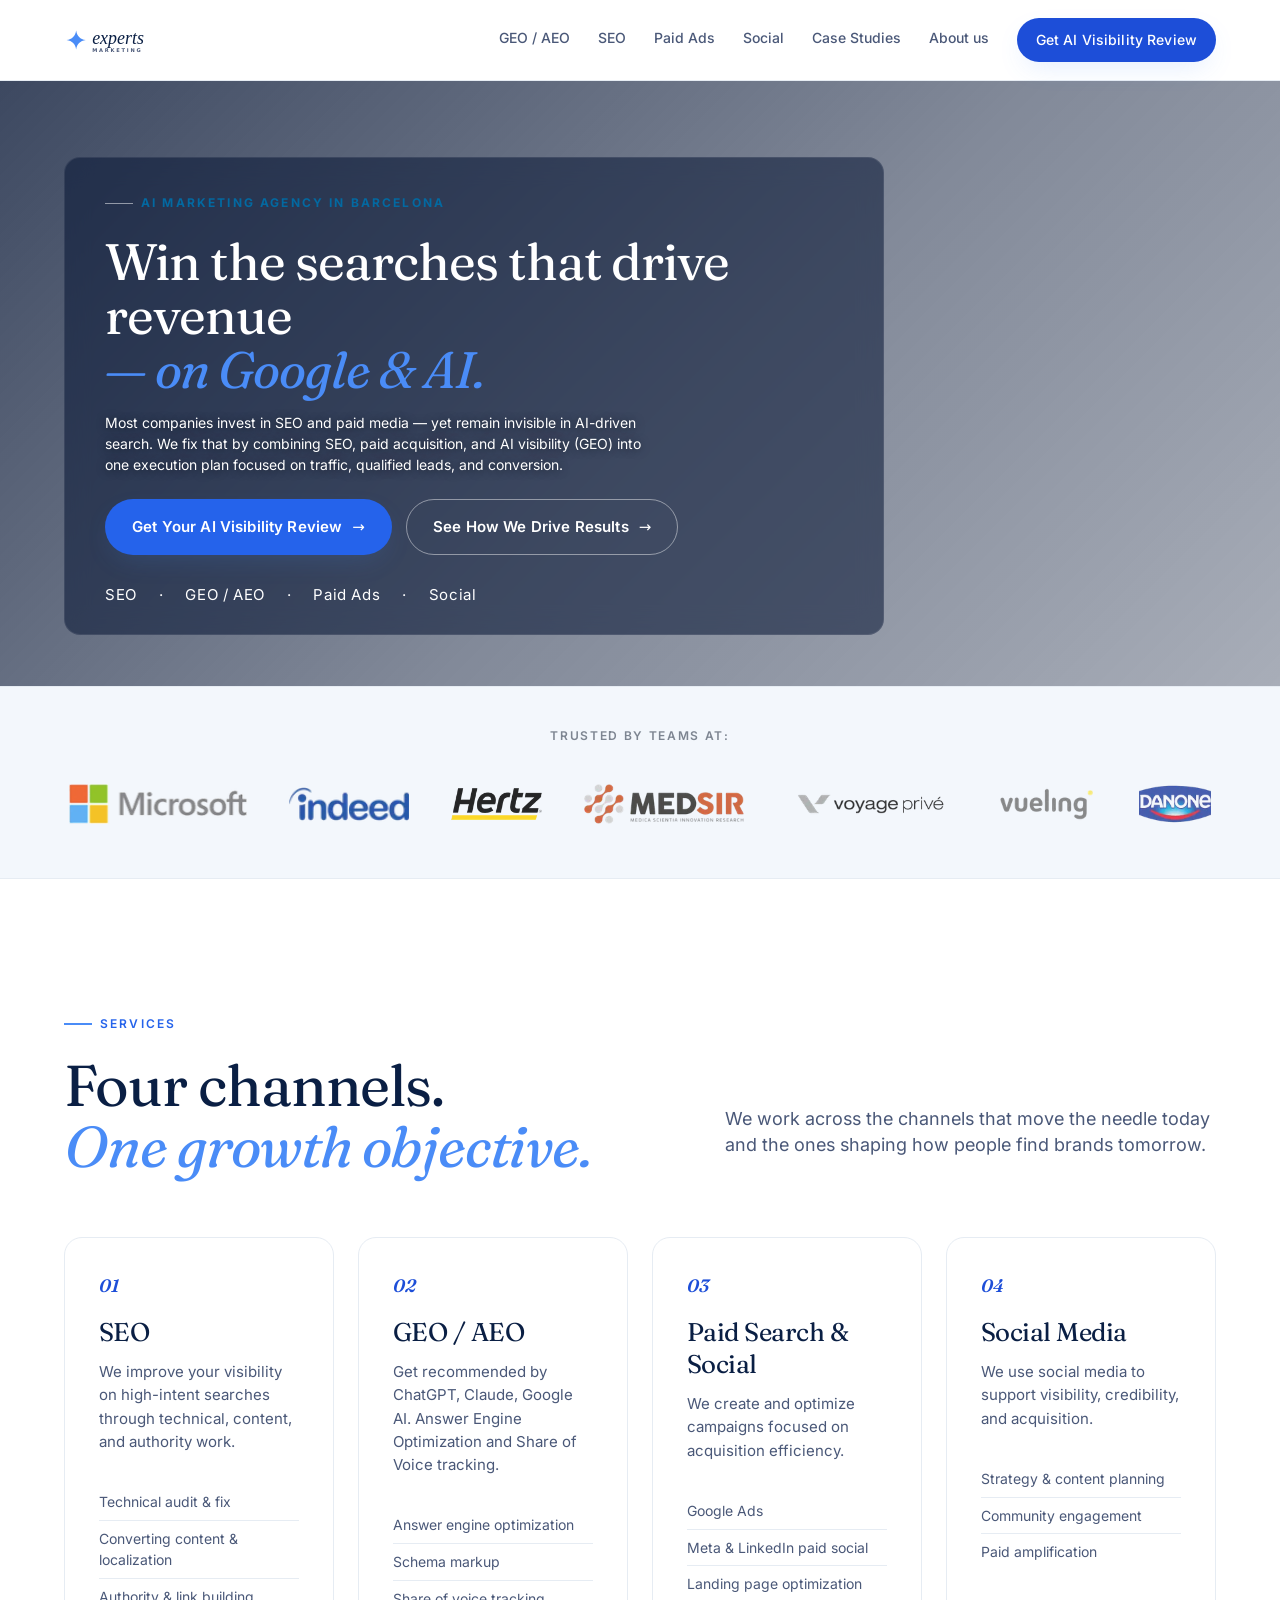
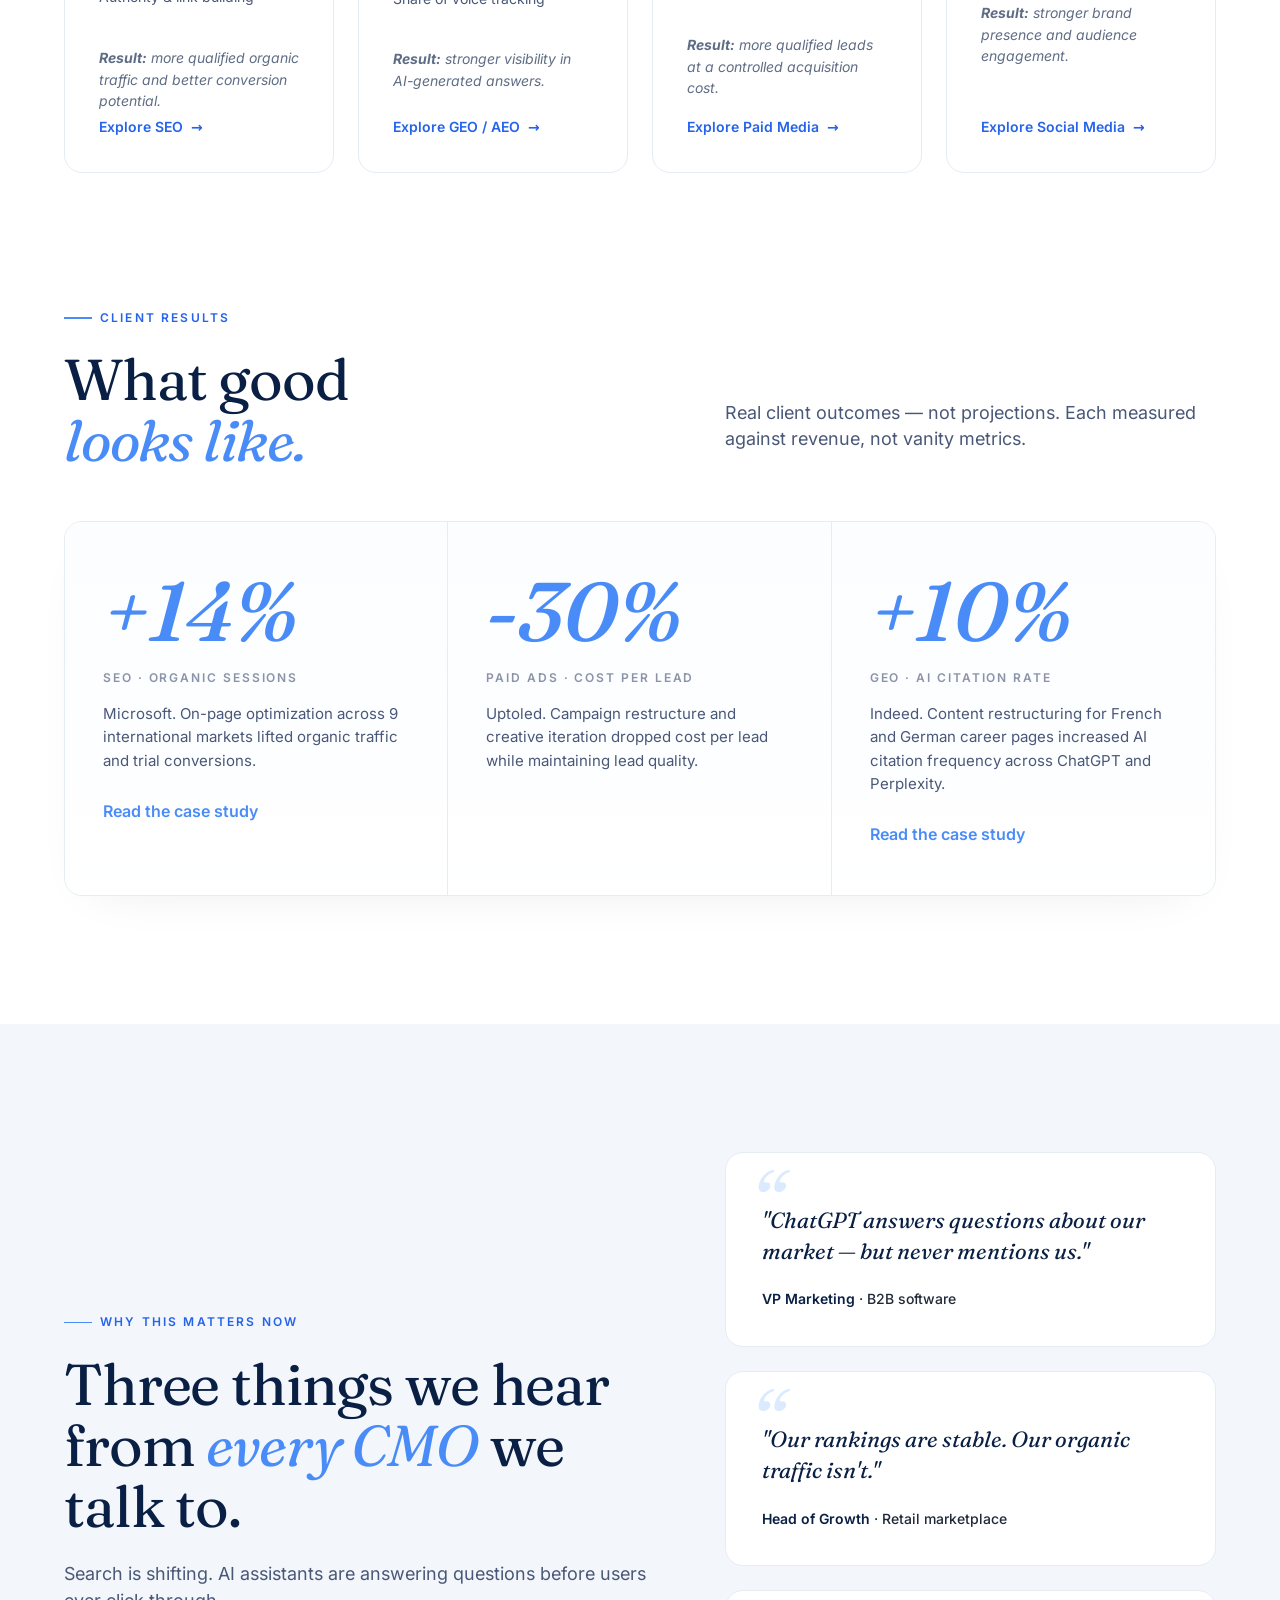
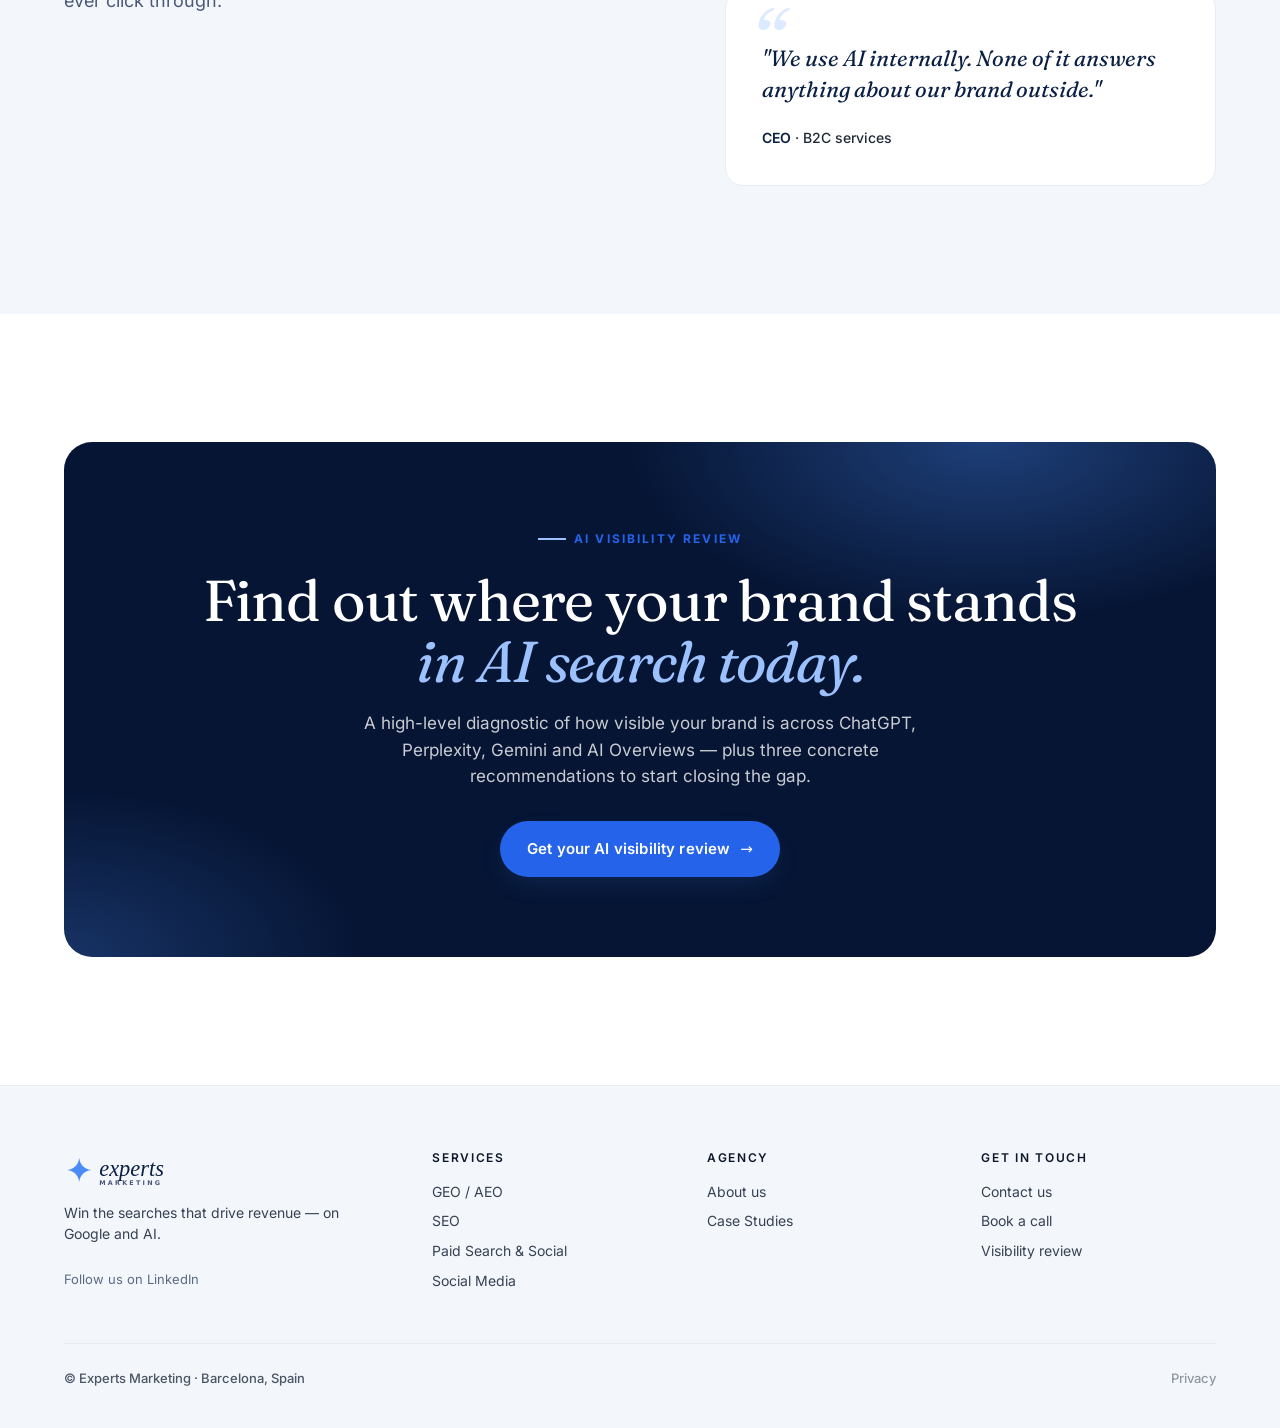
==== commit 800699eb: "Standardize header nav across all pages, GEO/AEO before SEO Header nav links, order, and CTA text ha" ====
--- a/index.html
+++ b/index.html
@@ -83,8 +83,8 @@
         <img src="assets/images/logo.svg" alt="Experts Marketing" width="128" height="32" fetchpriority="high" />
       </a>
       <nav class="nav-links">
+        <a href="services/geo-aeo.html">GEO / AEO</a>
         <a href="services/seo.html">SEO</a>
-        <a href="services/geo-aeo.html">GEO / AEO</a>
         <a href="services/paid-search-social.html">Paid Ads</a>
         <a href="services/social-media.html">Social</a>
         <a href="results.html">Case Studies</a>
@@ -279,8 +279,8 @@
         <div>
           <h3>Services</h3>
           <ul>
+            <li><a href="services/geo-aeo.html">GEO / AEO</a></li>
             <li><a href="services/seo.html">SEO</a></li>
-            <li><a href="services/geo-aeo.html">GEO / AEO</a></li>
             <li><a href="services/paid-search-social.html">Paid Search &amp; Social</a></li>
             <li><a href="services/social-media.html">Social Media</a></li>
           </ul>
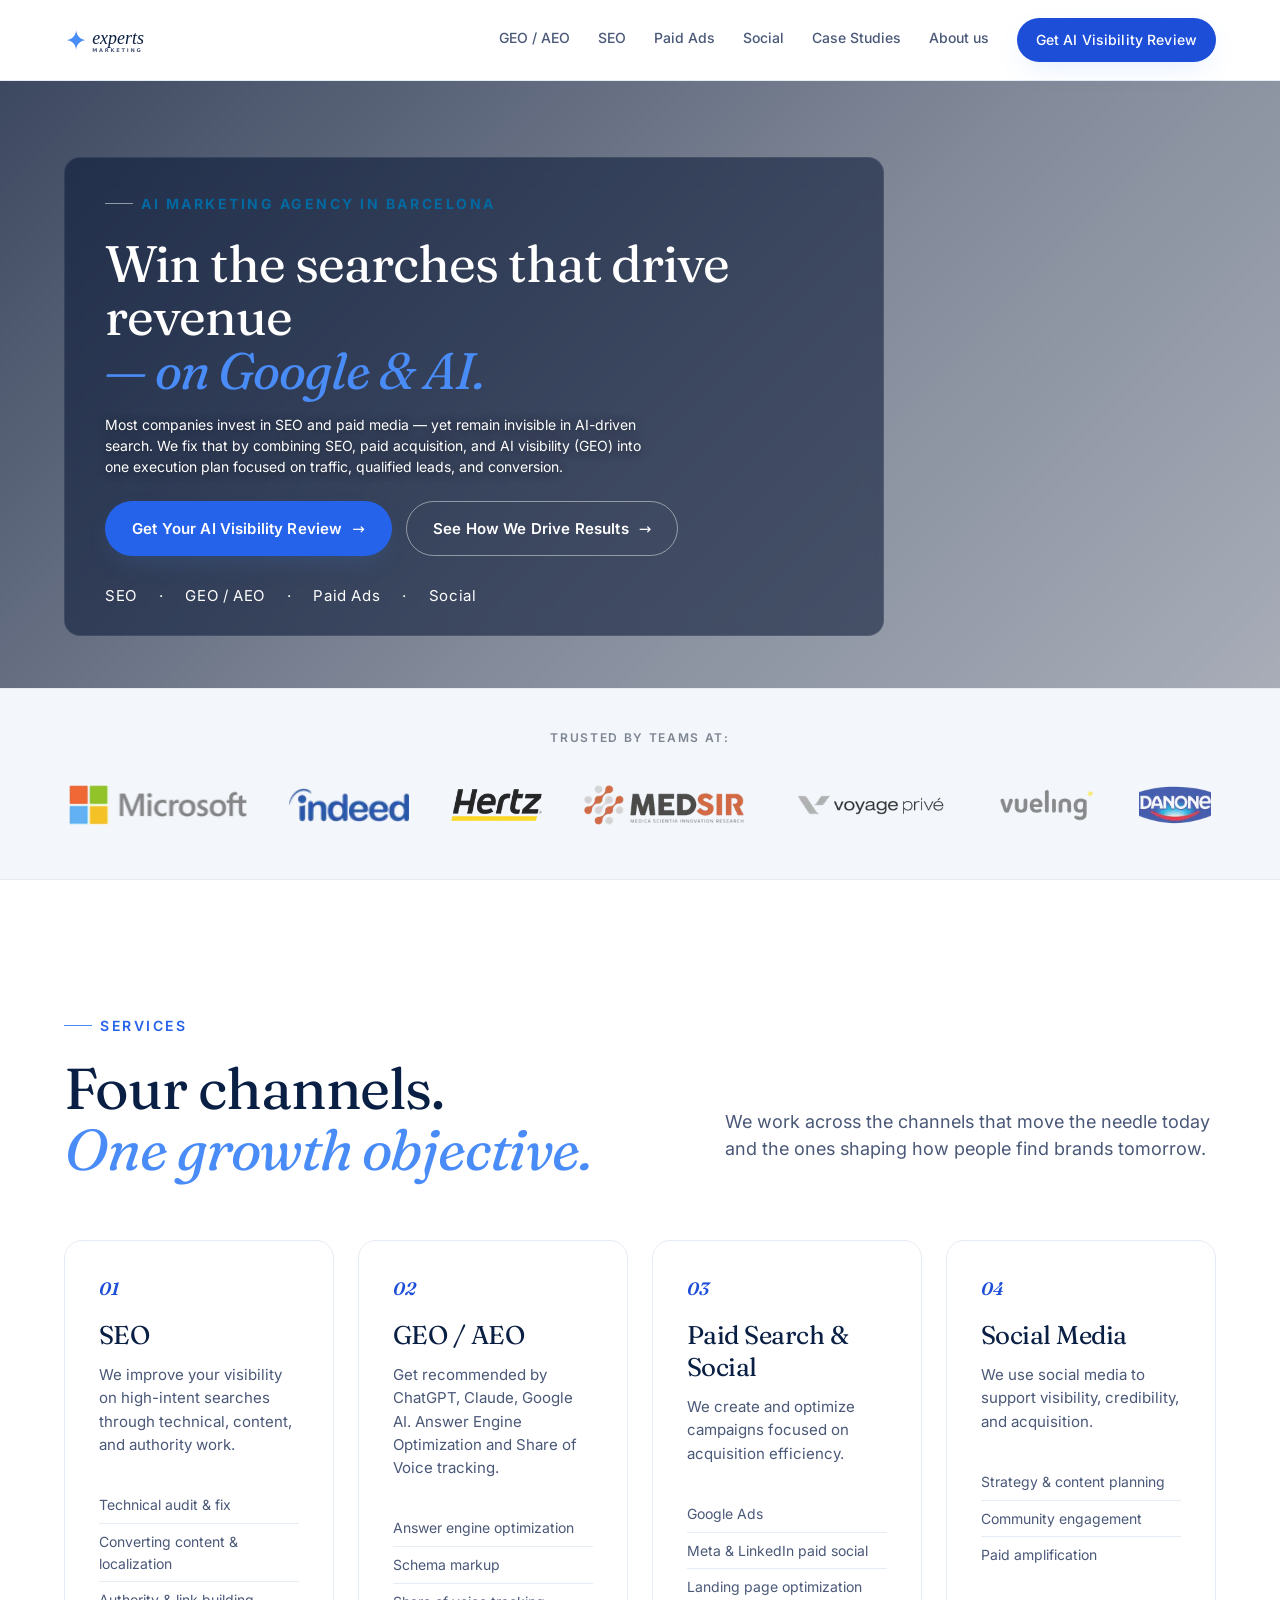
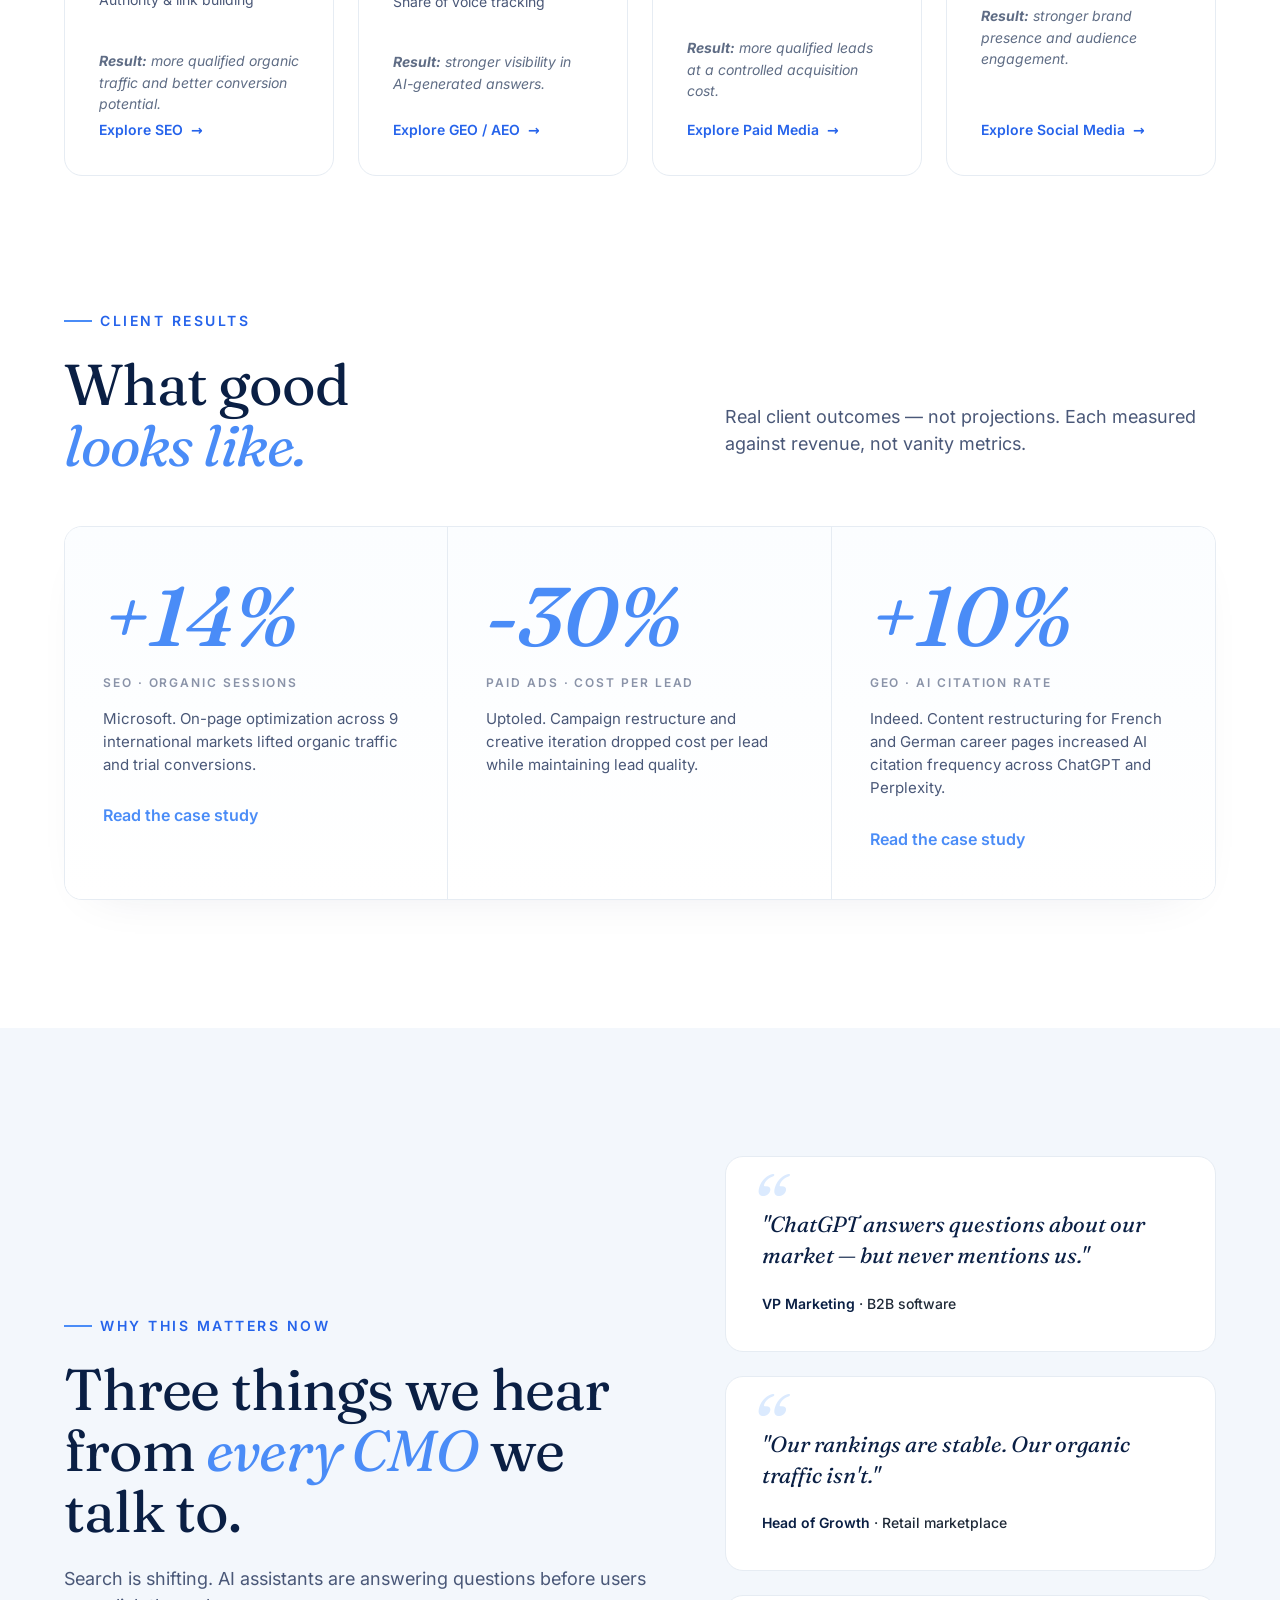
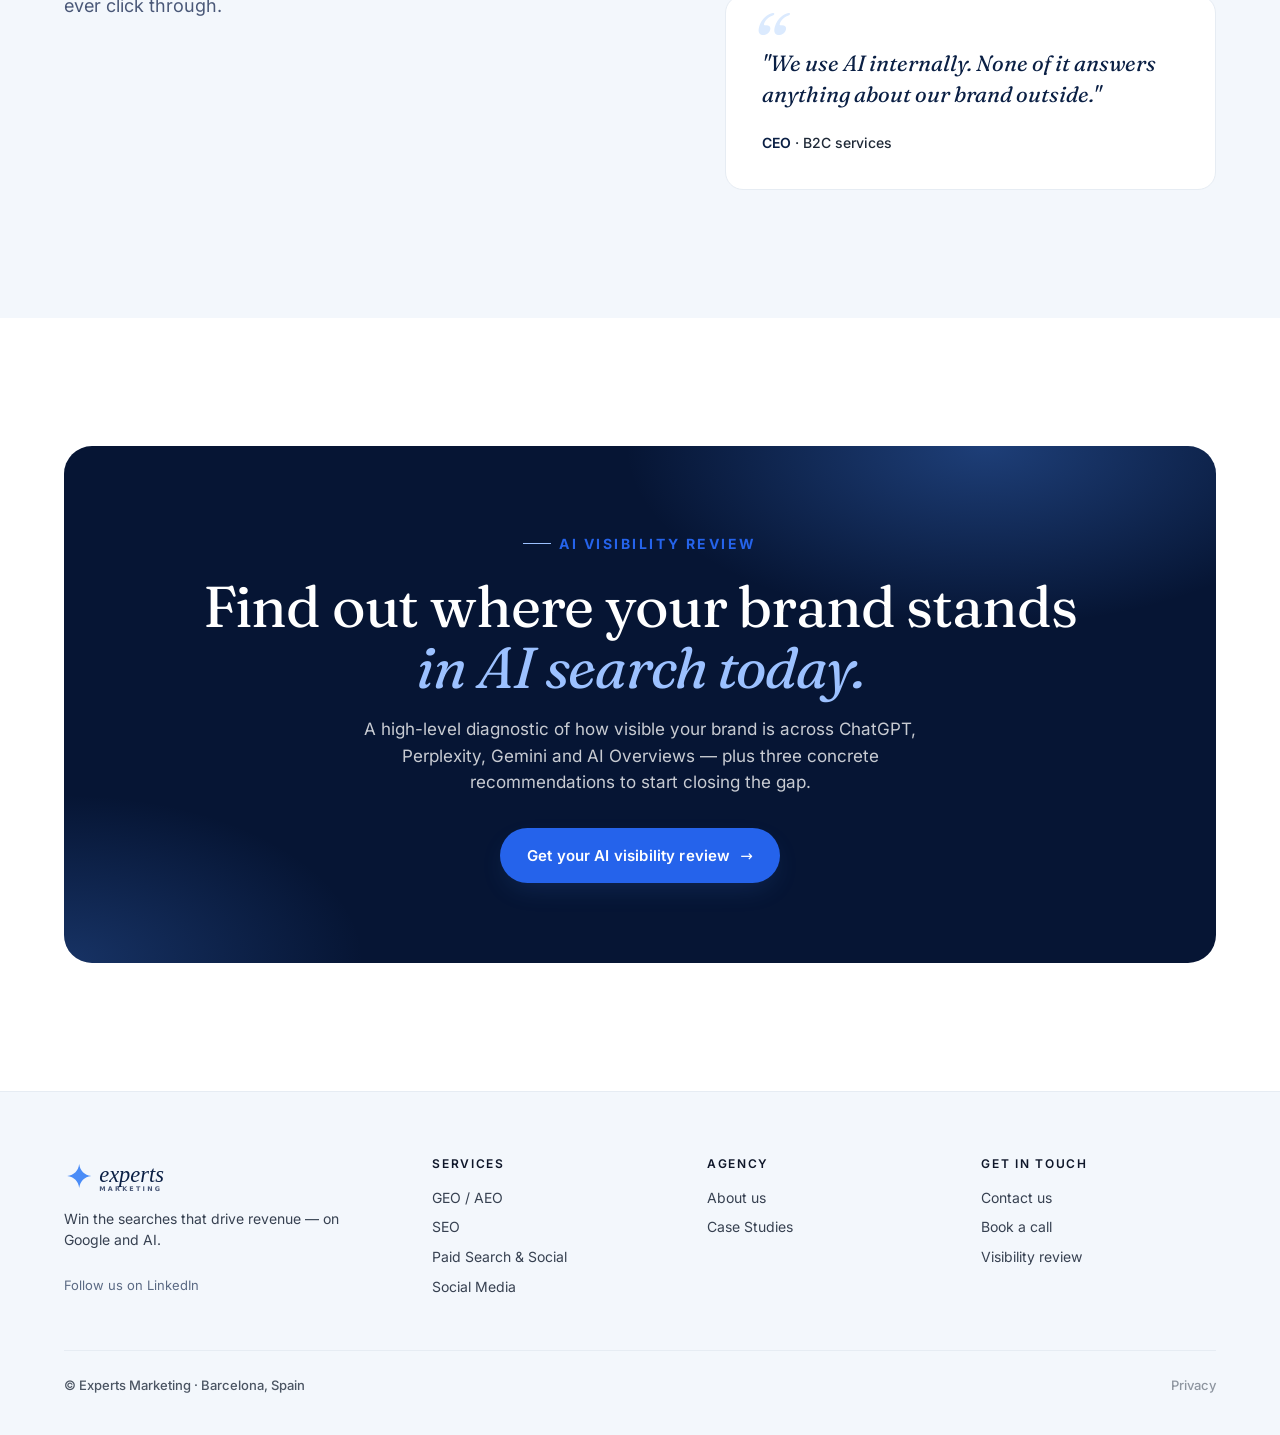
==== commit 2e9f634f: "Increase eyebrow label font size sitewide Eyebrow labels (small uppercase kickers above headings) we" ====
--- a/index.html
+++ b/index.html
@@ -20,7 +20,7 @@
     em,.italic{font-style:italic}h1 em,h2 em{color:var(--accent)}
     p{margin:0 0 1em;color:var(--ink-soft);font-size:17px}
     .lead{font-size:clamp(17px,1.4vw,21px);color:var(--ink-soft);max-width:60ch;line-height:1.5}
-    .eyebrow{display:inline-flex;align-items:center;gap:8px;font-family:var(--font-sans);font-size:12px;font-weight:700;letter-spacing:.18em;text-transform:uppercase;color:var(--accent-deep);margin-bottom:22px}
+    .eyebrow{display:inline-flex;align-items:center;gap:8px;font-family:var(--font-sans);font-size:14px;font-weight:700;letter-spacing:.18em;text-transform:uppercase;color:var(--accent-deep);margin-bottom:22px}
     .eyebrow::before{content:"";display:inline-block;width:28px;height:1.5px;background:var(--accent)}
     .container{max-width:var(--max);margin:0 auto;padding:0 var(--pad)}
     .btn{display:inline-flex;align-items:center;gap:10px;padding:15px 26px;border-radius:999px;font-weight:600;font-size:15px;letter-spacing:.01em;border:1px solid transparent;transition:transform .15s ease,box-shadow .2s ease,background .2s ease,color .2s ease,border-color .2s ease}
--- a/assets/styles.css
+++ b/assets/styles.css
@@ -181,7 +181,7 @@
   align-items: center;
   gap: 8px;
   font-family: var(--font-sans);
-  font-size: 12px;
+  font-size: 14px;
   font-weight: 600;
   letter-spacing: 0.18em;
   text-transform: uppercase;
--- a/assets/styles.css
+++ b/assets/styles.css
@@ -181,7 +181,7 @@
   align-items: center;
   gap: 8px;
   font-family: var(--font-sans);
-  font-size: 12px;
+  font-size: 14px;
   font-weight: 600;
   letter-spacing: 0.18em;
   text-transform: uppercase;
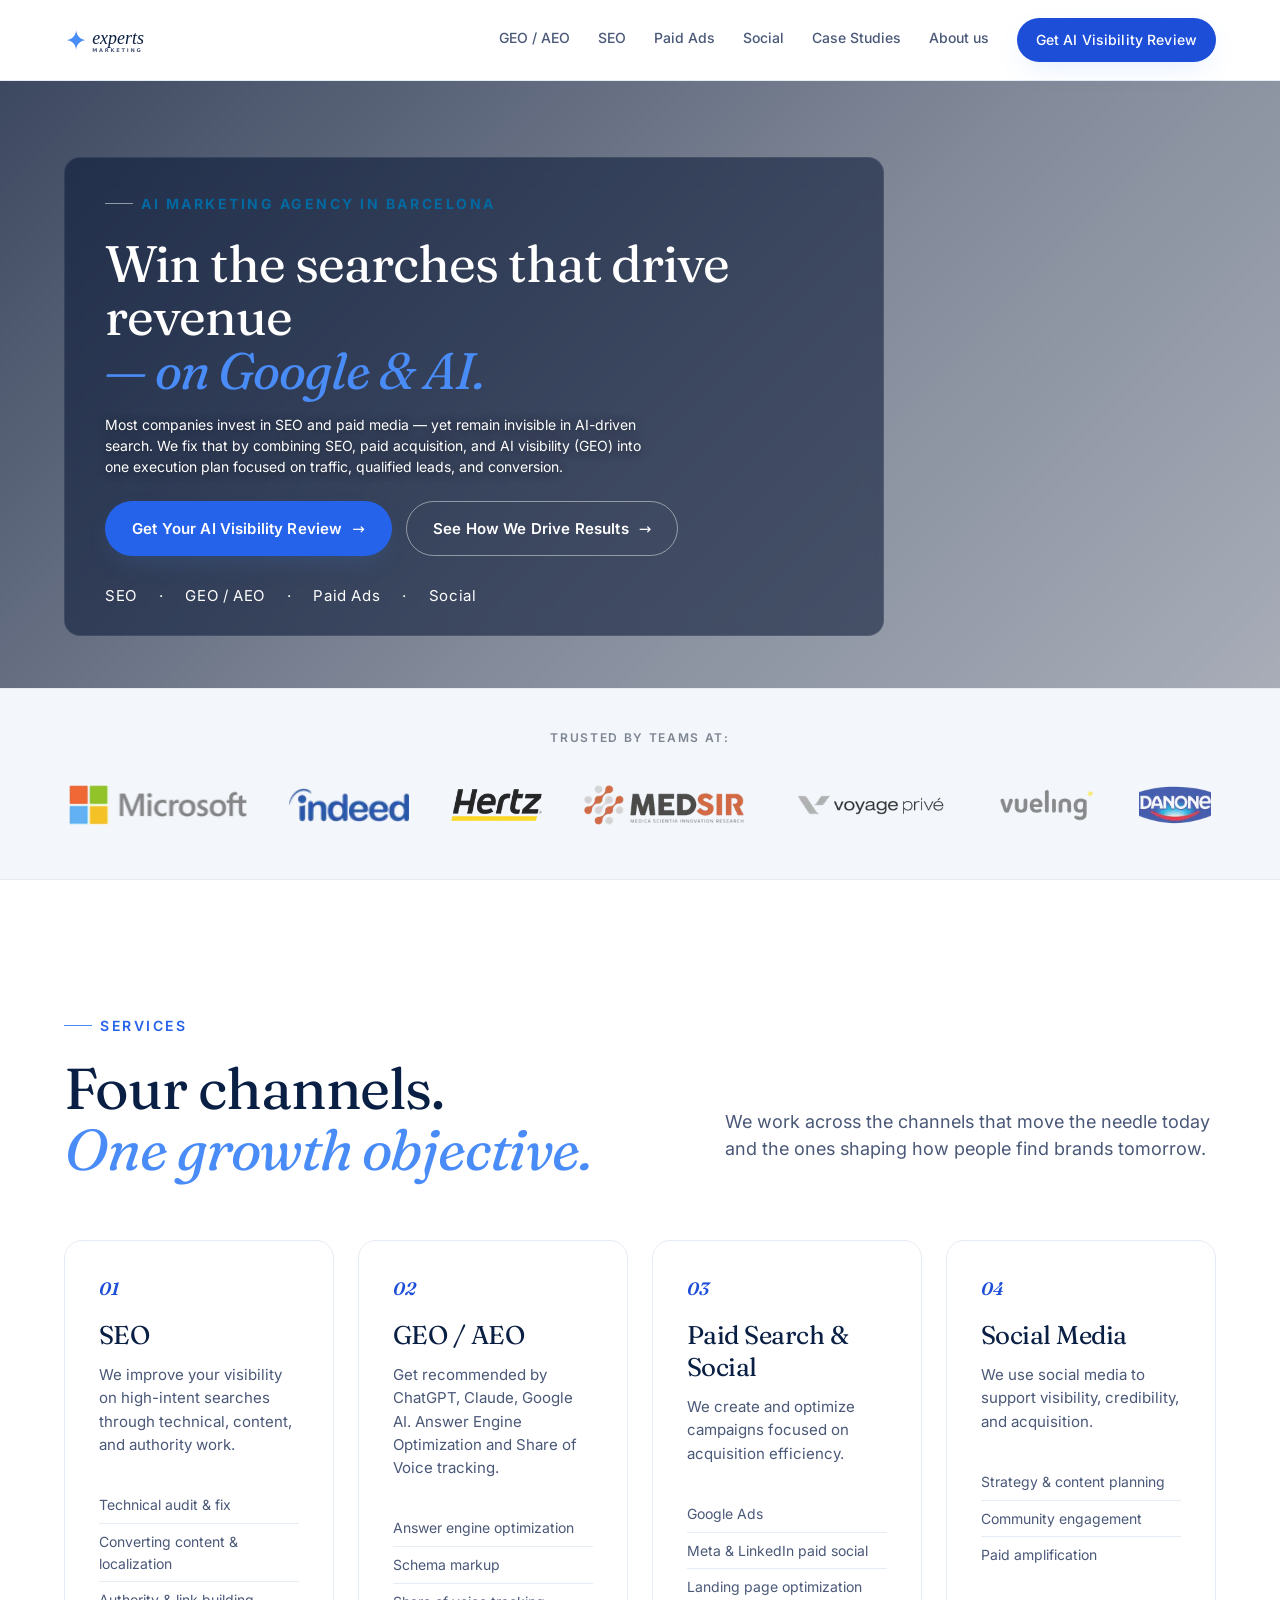
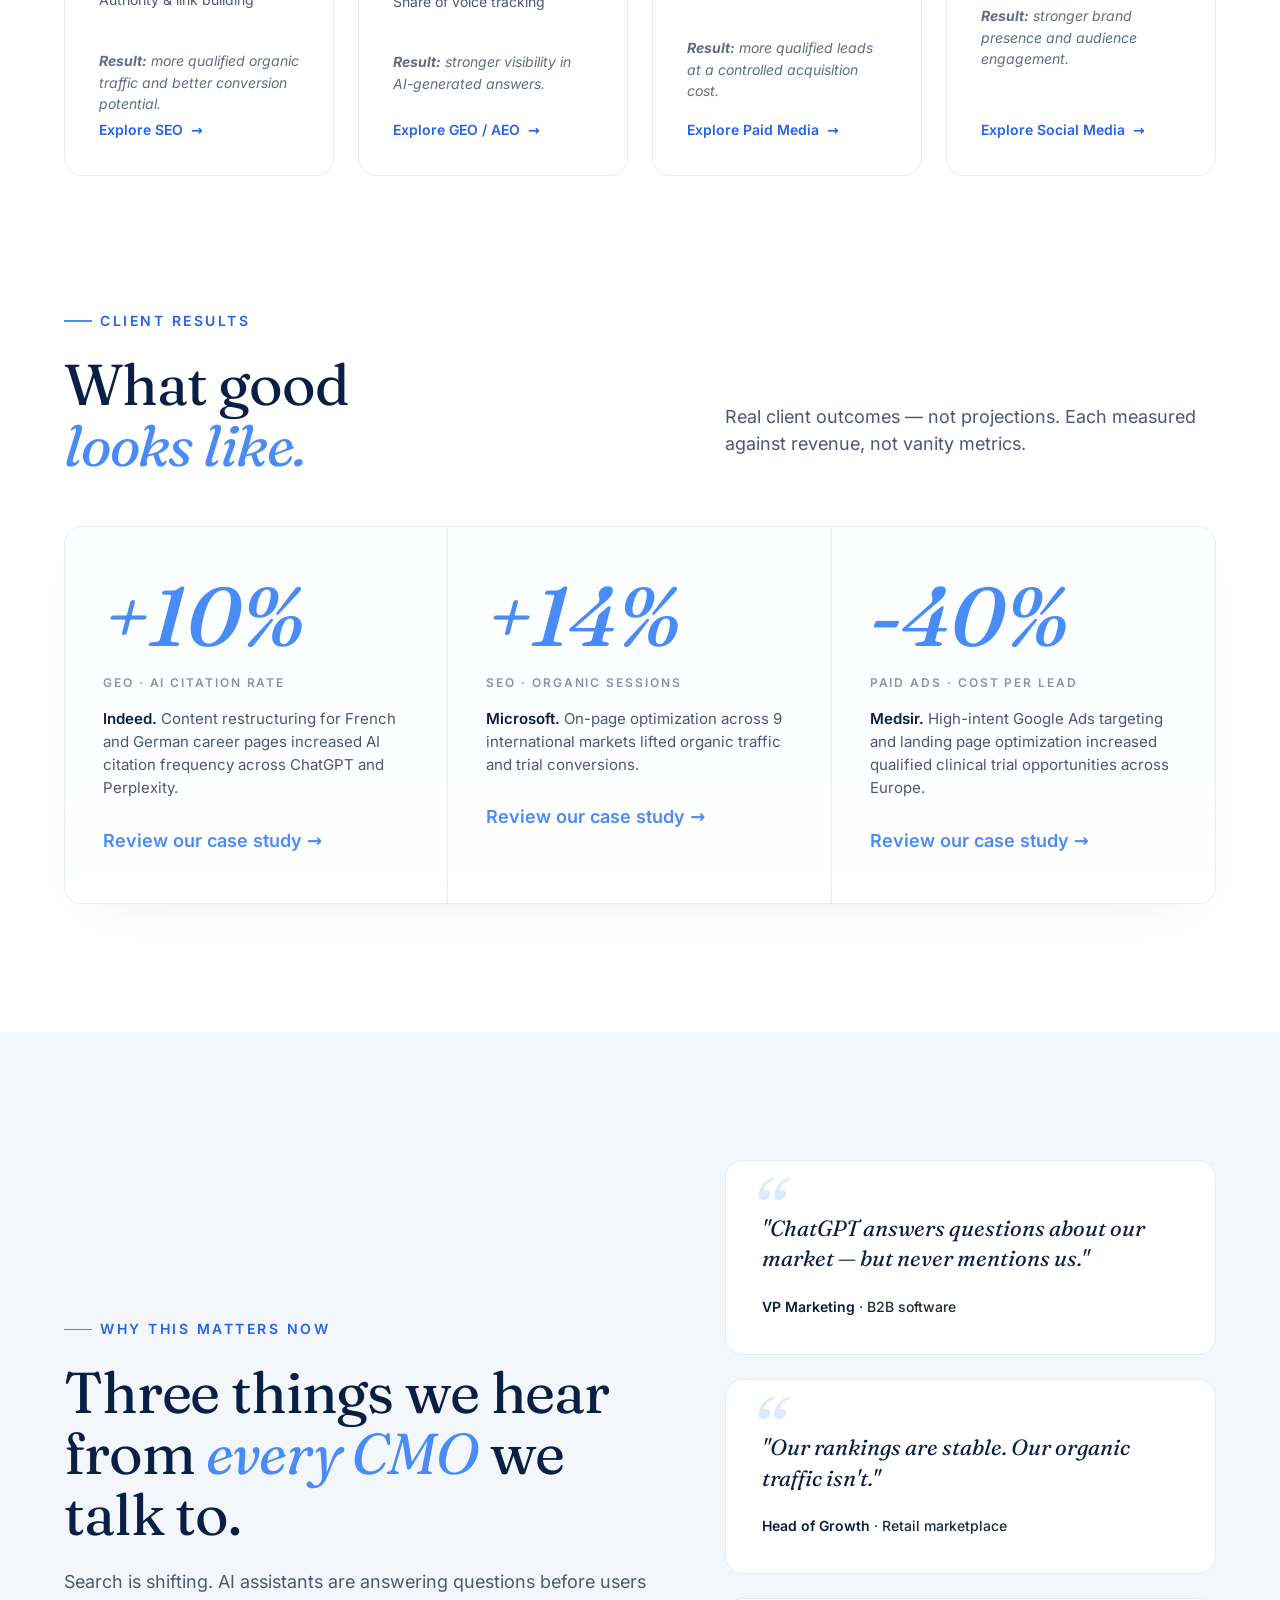
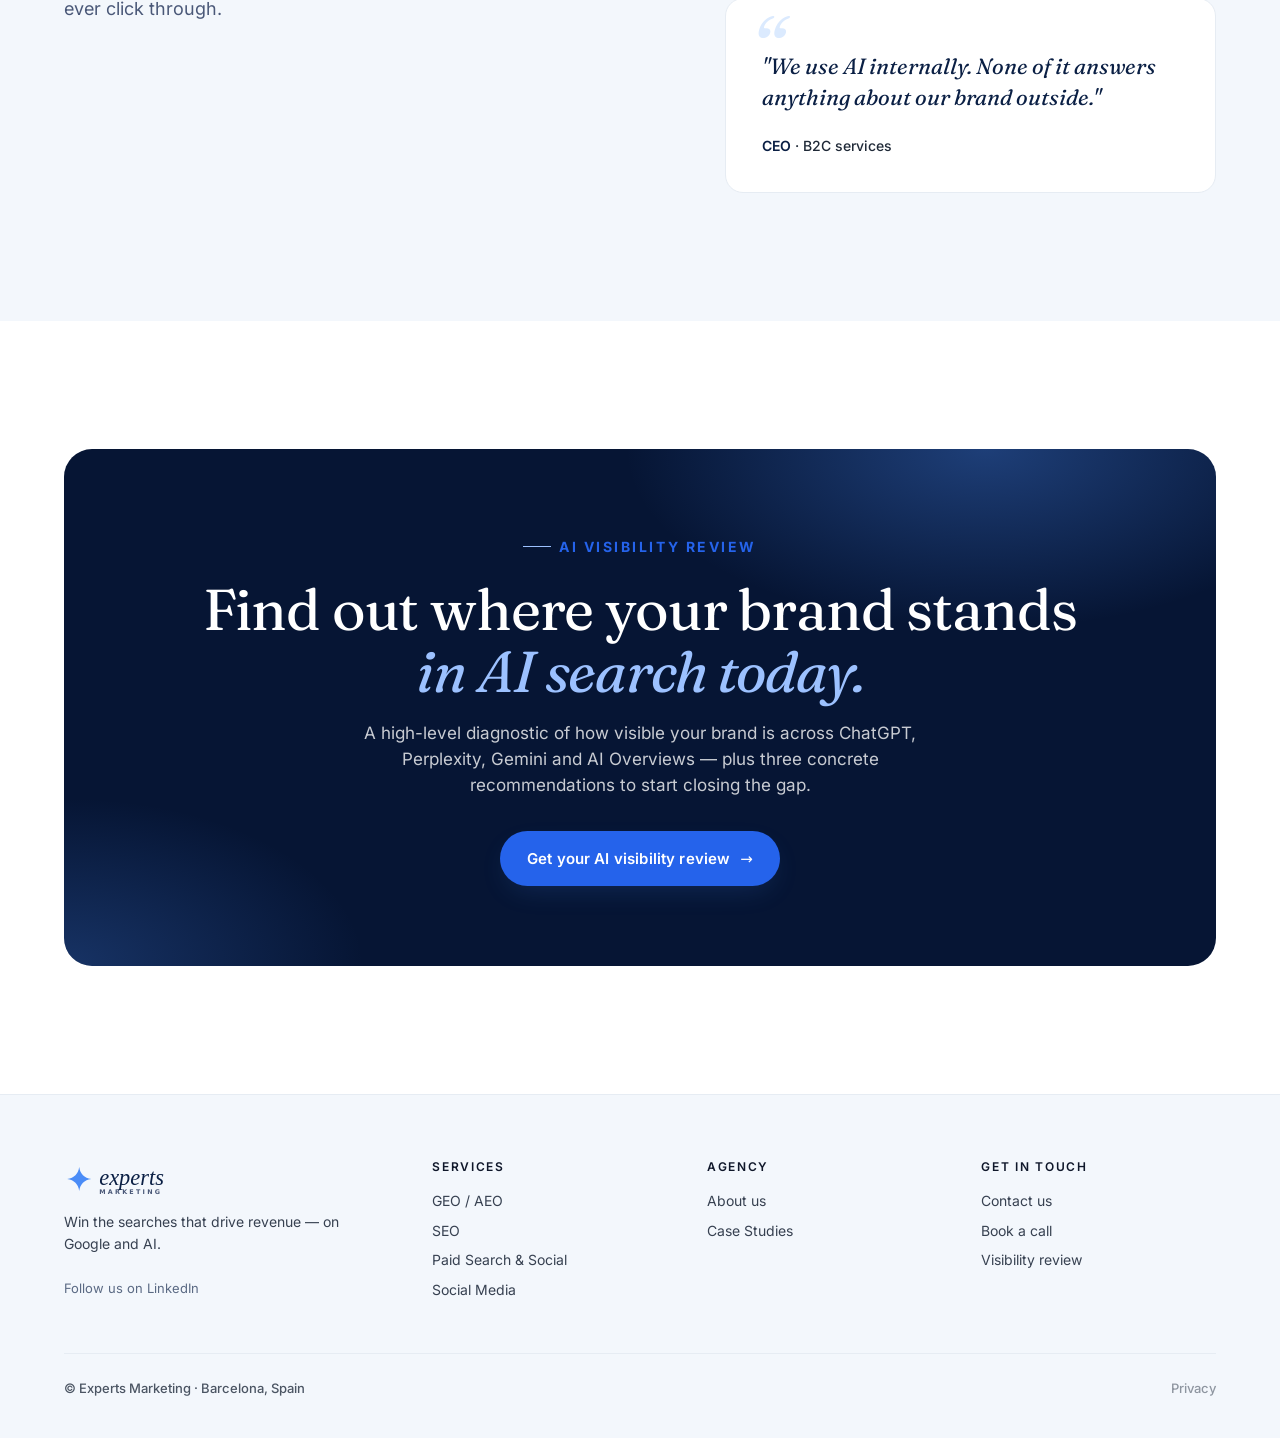
==== commit 0188f7c0: "Replace Uptoled KPI with Medsir and add the Medsir case study Implements Iteration 3 requirements HP" ====
--- a/index.html
+++ b/index.html
@@ -214,21 +214,22 @@
       </div>
       <div class="kpi-grid">
         <div class="kpi">
+          <div class="num">+10%</div>
+          <div class="label">GEO · AI citation rate</div>
+          <p class="desc"><strong>Indeed.</strong> Content restructuring for French and German career pages increased AI citation frequency across ChatGPT and Perplexity.</p>
+          <a href="results.html#case-indeed" class="kpi-link">Review our case study →</a>
+        </div>
+        <div class="kpi">
           <div class="num">+14%</div>
           <div class="label">SEO · Organic sessions</div>
-          <p class="desc">Microsoft. On-page optimization across 9 international markets lifted organic traffic and trial conversions.</p>
-          <a href="results.html#case-microsoft" class="kpi-link">Read the case study</a>
+          <p class="desc"><strong>Microsoft.</strong> On-page optimization across 9 international markets lifted organic traffic and trial conversions.</p>
+          <a href="results.html#case-microsoft" class="kpi-link">Review our case study →</a>
         </div>
         <div class="kpi">
-          <div class="num">-30%</div>
+          <div class="num">-40%</div>
           <div class="label">Paid Ads · Cost Per Lead</div>
-          <p class="desc">Uptoled. Campaign restructure and creative iteration dropped cost per lead while maintaining lead quality.</p>
-        </div>
-        <div class="kpi">
-          <div class="num">+10%</div>
-          <div class="label">GEO · AI citation rate</div>
-          <p class="desc">Indeed. Content restructuring for French and German career pages increased AI citation frequency across ChatGPT and Perplexity.</p>
-          <a href="results.html#case-indeed" class="kpi-link">Read the case study</a>
+          <p class="desc"><strong>Medsir.</strong> High-intent Google Ads targeting and landing page optimization increased qualified clinical trial opportunities across Europe.</p>
+          <a href="results.html#case-medsir" class="kpi-link">Review our case study →</a>
         </div>
       </div>
     </div>
--- a/assets/styles.css
+++ b/assets/styles.css
@@ -480,6 +480,7 @@
   color: var(--ink-mute); font-weight: 600;
 }
 .kpi .desc { margin-top: 14px; font-size: 15px; color: var(--ink-soft); }
+.kpi .desc strong { color: var(--ink); font-weight: 600; }
 
 /* ---------- Logos strip ---------- */
 .logos {
@@ -686,6 +687,25 @@
 }
 .step p { font-size: 15px; margin: 0; }
 
+/* ---------- Icon list (arrow marker) ---------- */
+.icon-list {
+  list-style: none;
+  margin: 0;
+  padding: 0;
+}
+.icon-list li {
+  display: flex;
+  align-items: flex-start;
+  gap: 8px;
+  padding: 4px 0;
+}
+.icon-list li::before {
+  content: "\2192";
+  color: var(--accent-deep);
+  font-weight: 600;
+  flex-shrink: 0;
+}
+
 /* ---------- Footer ---------- */
 .footer {
   border-top: 1px solid var(--line);
@@ -810,7 +830,7 @@
 .kpi-link {
   display: inline-block;
   margin-top: 12px;
-  font-size: 16px;
+  font-size: 18px;
   font-weight: 600;
   color: var(--accent);
   text-decoration: none;
--- a/assets/styles.css
+++ b/assets/styles.css
@@ -480,6 +480,7 @@
   color: var(--ink-mute); font-weight: 600;
 }
 .kpi .desc { margin-top: 14px; font-size: 15px; color: var(--ink-soft); }
+.kpi .desc strong { color: var(--ink); font-weight: 600; }
 
 /* ---------- Logos strip ---------- */
 .logos {
@@ -686,6 +687,25 @@
 }
 .step p { font-size: 15px; margin: 0; }
 
+/* ---------- Icon list (arrow marker) ---------- */
+.icon-list {
+  list-style: none;
+  margin: 0;
+  padding: 0;
+}
+.icon-list li {
+  display: flex;
+  align-items: flex-start;
+  gap: 8px;
+  padding: 4px 0;
+}
+.icon-list li::before {
+  content: "\2192";
+  color: var(--accent-deep);
+  font-weight: 600;
+  flex-shrink: 0;
+}
+
 /* ---------- Footer ---------- */
 .footer {
   border-top: 1px solid var(--line);
@@ -810,7 +830,7 @@
 .kpi-link {
   display: inline-block;
   margin-top: 12px;
-  font-size: 16px;
+  font-size: 18px;
   font-weight: 600;
   color: var(--accent);
   text-decoration: none;
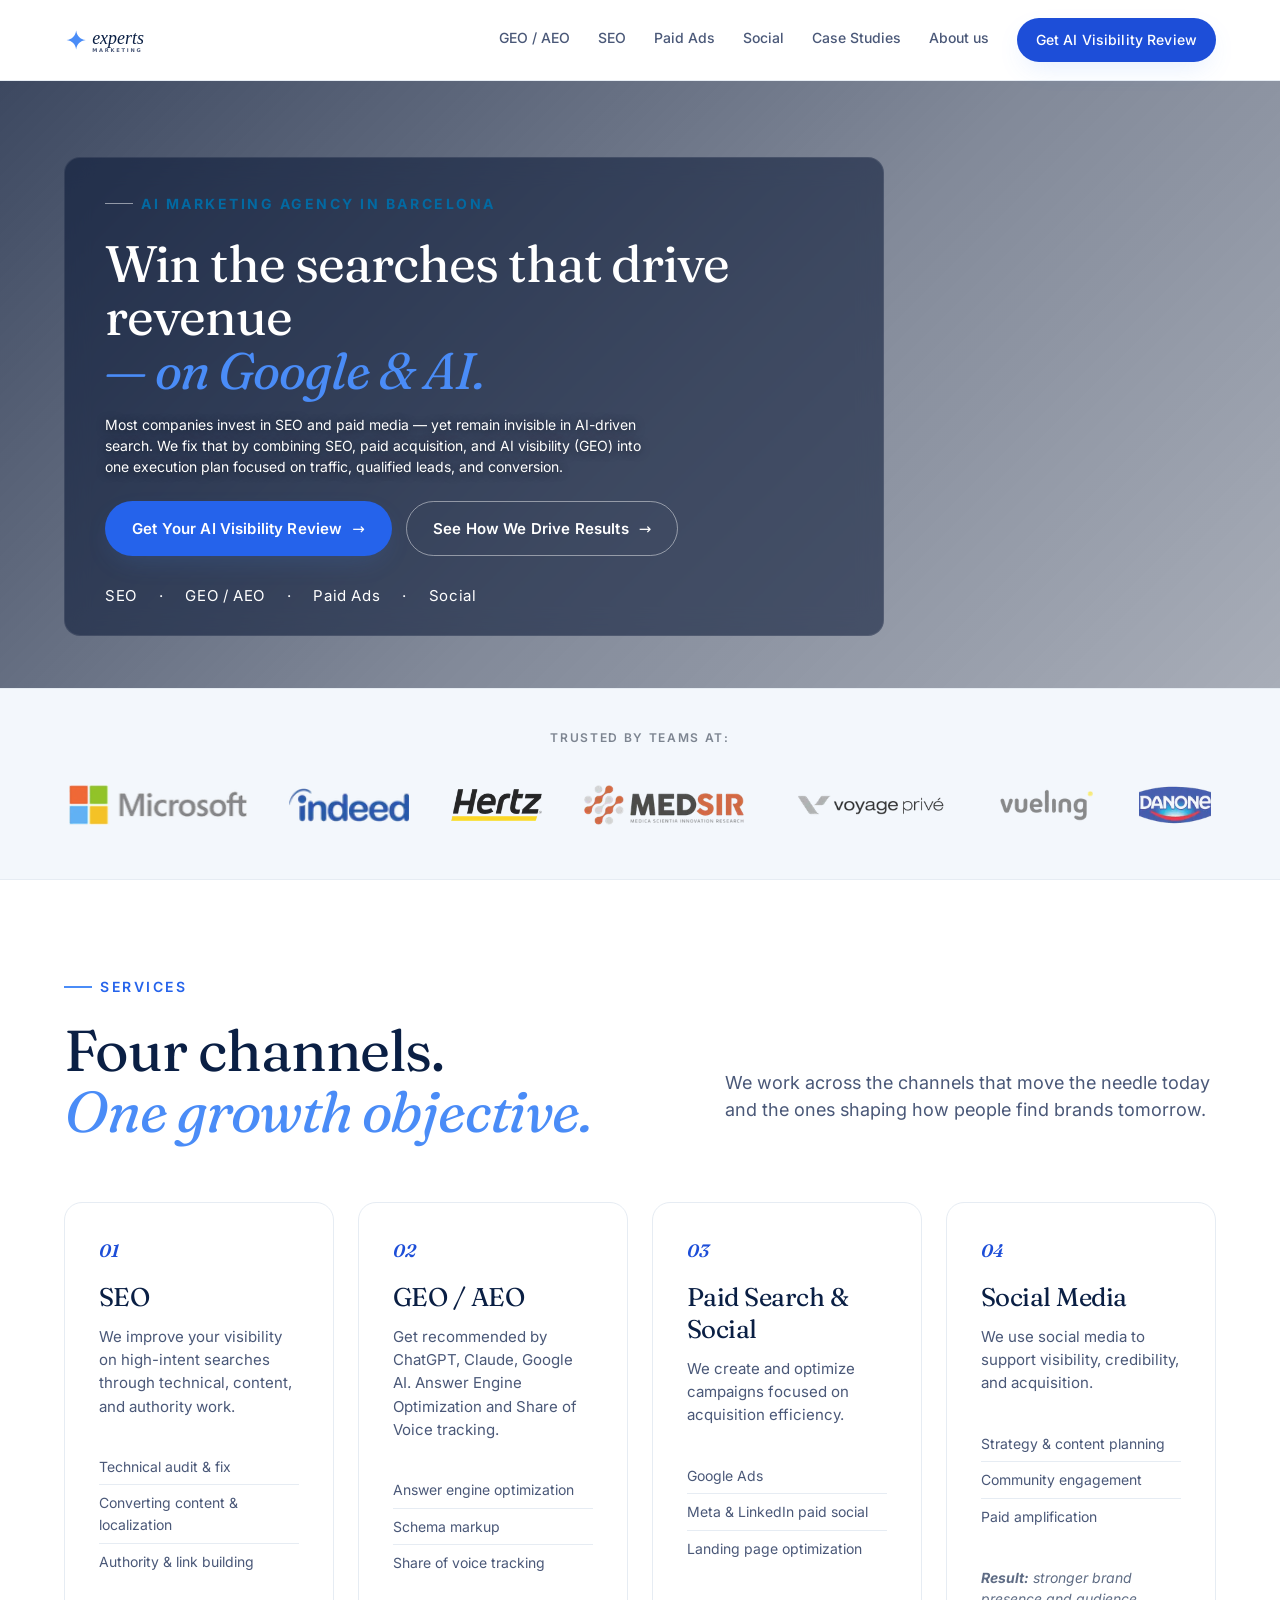
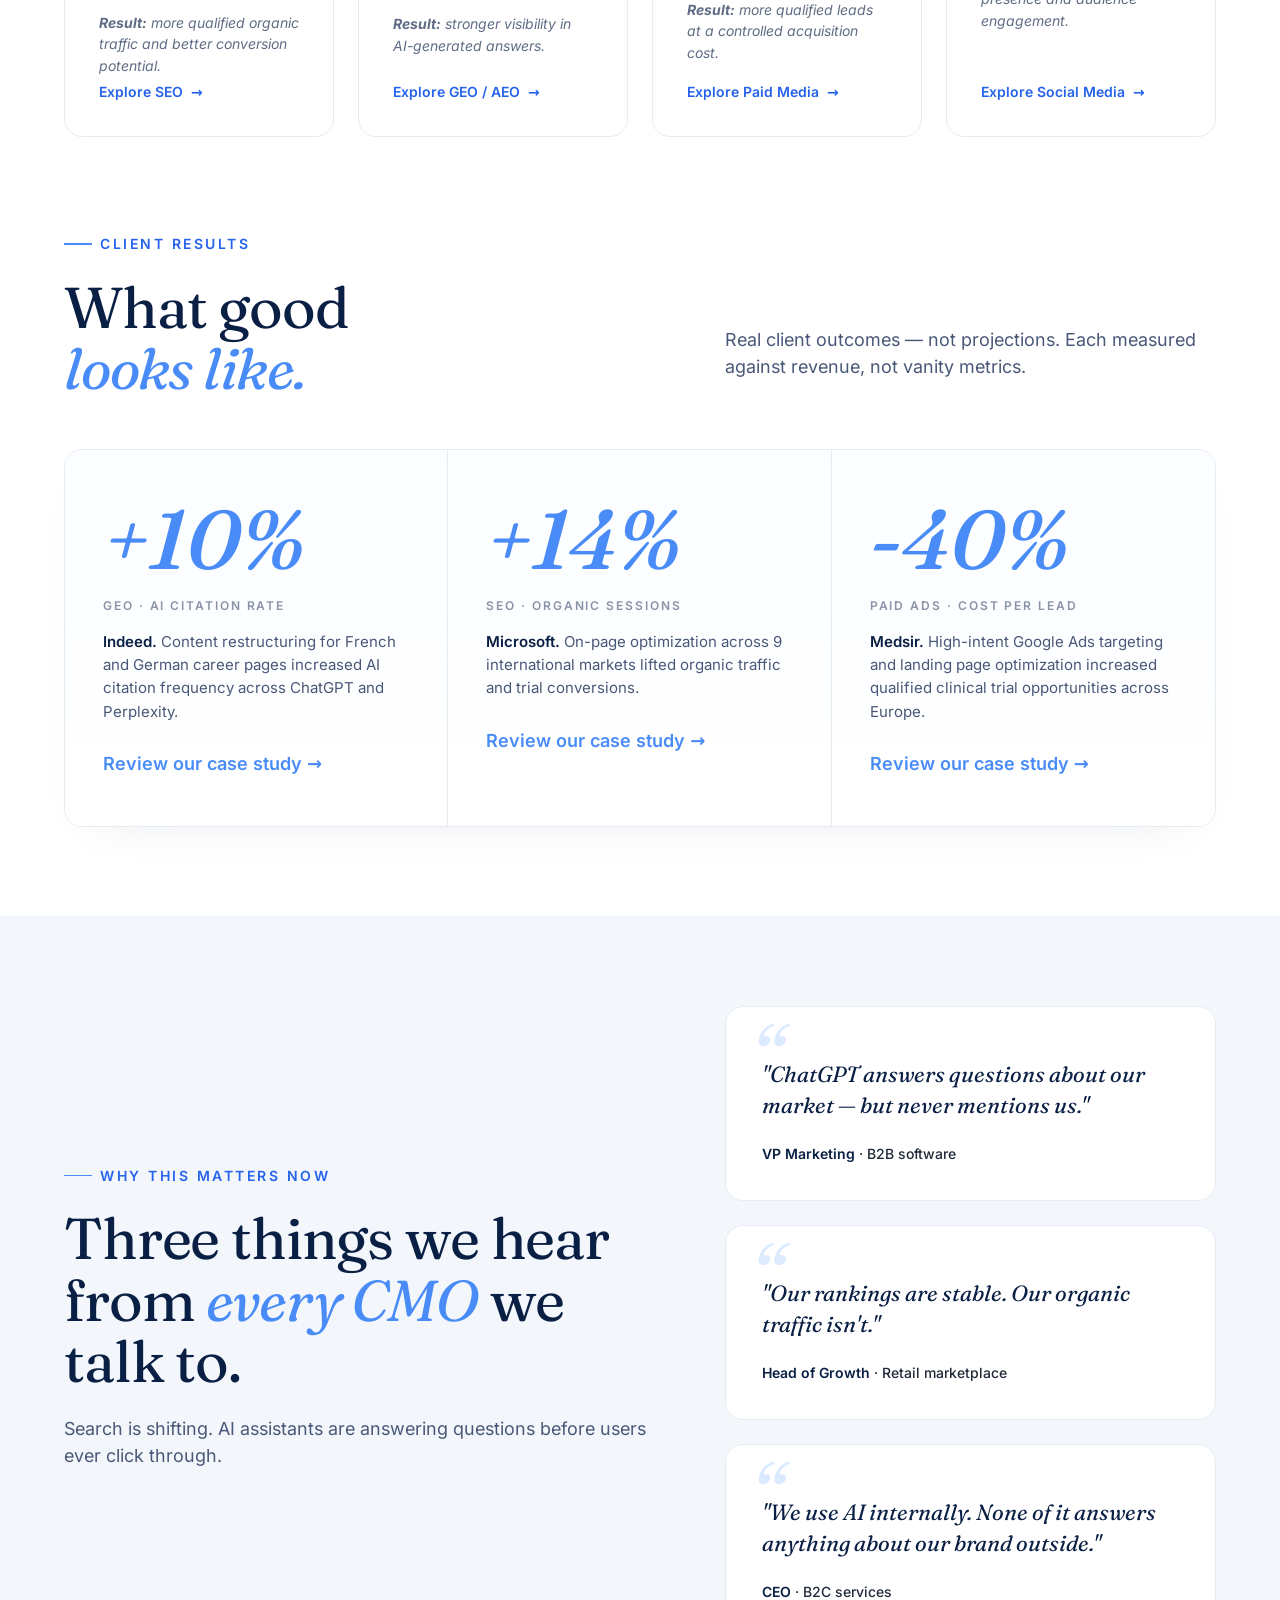
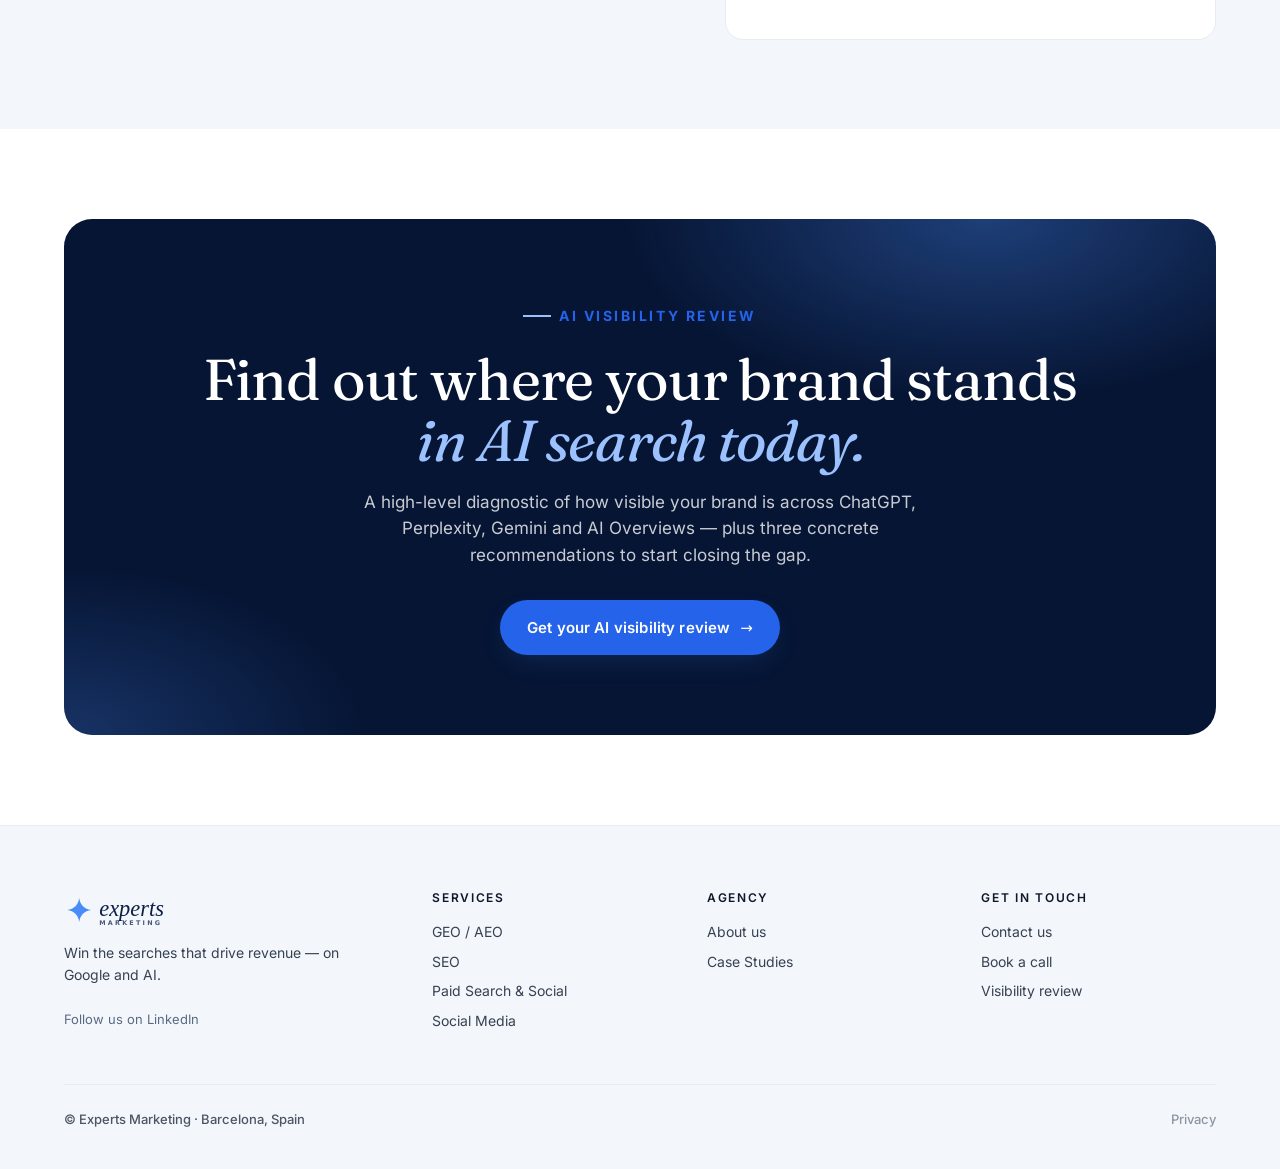
==== commit c5ef9628: "Add Google Tag Manager container GTM-5XZ8778 to all pages Install the official GTM snippet on all 9 " ====
--- a/index.html
+++ b/index.html
@@ -2,6 +2,13 @@
 <html lang="en">
 <head>
   <meta charset="utf-8" />
+  <!-- Google Tag Manager -->
+  <script>(function(w,d,s,l,i){w[l]=w[l]||[];w[l].push({'gtm.start':
+  new Date().getTime(),event:'gtm.js'});var f=d.getElementsByTagName(s)[0],
+  j=d.createElement(s),dl=l!='dataLayer'?'&l='+l:'';j.async=true;j.src=
+  'https://www.googletagmanager.com/gtm.js?id='+i+dl;f.parentNode.insertBefore(j,f);
+  })(window,document,'script','dataLayer','GTM-5XZ8778');</script>
+  <!-- End Google Tag Manager -->
   <meta name="viewport" content="width=device-width, initial-scale=1" />
   <link rel="icon" type="image/svg+xml" href="assets/images/favicon.svg" />
   <title>Experts Marketing — Growth marketing for the AI era</title>
@@ -77,6 +84,10 @@
   <noscript><link rel="stylesheet" href="assets/styles.css"></noscript>
 </head>
 <body>
+<!-- Google Tag Manager (noscript) -->
+<noscript><iframe src="https://www.googletagmanager.com/ns.html?id=GTM-5XZ8778"
+height="0" width="0" style="display:none;visibility:hidden"></iframe></noscript>
+<!-- End Google Tag Manager (noscript) -->
   <header class="nav">
     <div class="nav-inner">
       <a class="nav-logo" href="index.html">
--- a/assets/styles.css
+++ b/assets/styles.css
@@ -198,8 +198,8 @@
 
 /* ---------- Layout ---------- */
 .container { max-width: var(--max); margin: 0 auto; padding: 0 var(--pad); }
-section { padding: clamp(80px, 10vw, 140px) 0; }
-.section-tight { padding: clamp(50px, 6vw, 90px) 0; }
+section { padding: clamp(56px, 7vw, 100px) 0; }
+.section-tight { padding: clamp(36px, 4.5vw, 64px) 0; }
 
 .grid { display: grid; gap: 24px; }
 .grid-2 { grid-template-columns: repeat(2, 1fr); }
@@ -278,7 +278,7 @@
   padding: clamp(90px, 12vw, 170px) 0 clamp(70px, 9vw, 120px);
   position: relative;
   overflow: hidden;
-  min-height: 600px;
+  min-height: 420px;
 }
 
 /* Carosello: stack di slide in assoluto dietro il testo */
@@ -408,6 +408,10 @@
 }
 .card h3 { margin-bottom: 12px; }
 .card p { font-size: 15px; }
+
+/* Anchor-linked case-study cards stop clear of the sticky nav (82px) plus
+   roughly 1cm of breathing room, so the top of the card is visible on arrival. */
+.card[id^="case-"] { scroll-margin-top: 120px; }
 
 .service-card {
   display: flex; flex-direction: column;
@@ -1008,7 +1012,7 @@
    Hero glassmorphism box — compact desktop fit (v2)
    ============================================================ */
 .hero {
-  min-height: 600px;
+  min-height: 420px;
   padding: clamp(40px, 6vw, 80px) 0 clamp(30px, 4vw, 60px);
 }
 .hero h1 {
--- a/assets/styles.css
+++ b/assets/styles.css
@@ -198,8 +198,8 @@
 
 /* ---------- Layout ---------- */
 .container { max-width: var(--max); margin: 0 auto; padding: 0 var(--pad); }
-section { padding: clamp(80px, 10vw, 140px) 0; }
-.section-tight { padding: clamp(50px, 6vw, 90px) 0; }
+section { padding: clamp(56px, 7vw, 100px) 0; }
+.section-tight { padding: clamp(36px, 4.5vw, 64px) 0; }
 
 .grid { display: grid; gap: 24px; }
 .grid-2 { grid-template-columns: repeat(2, 1fr); }
@@ -278,7 +278,7 @@
   padding: clamp(90px, 12vw, 170px) 0 clamp(70px, 9vw, 120px);
   position: relative;
   overflow: hidden;
-  min-height: 600px;
+  min-height: 420px;
 }
 
 /* Carosello: stack di slide in assoluto dietro il testo */
@@ -408,6 +408,10 @@
 }
 .card h3 { margin-bottom: 12px; }
 .card p { font-size: 15px; }
+
+/* Anchor-linked case-study cards stop clear of the sticky nav (82px) plus
+   roughly 1cm of breathing room, so the top of the card is visible on arrival. */
+.card[id^="case-"] { scroll-margin-top: 120px; }
 
 .service-card {
   display: flex; flex-direction: column;
@@ -1008,7 +1012,7 @@
    Hero glassmorphism box — compact desktop fit (v2)
    ============================================================ */
 .hero {
-  min-height: 600px;
+  min-height: 420px;
   padding: clamp(40px, 6vw, 80px) 0 clamp(30px, 4vw, 60px);
 }
 .hero h1 {
